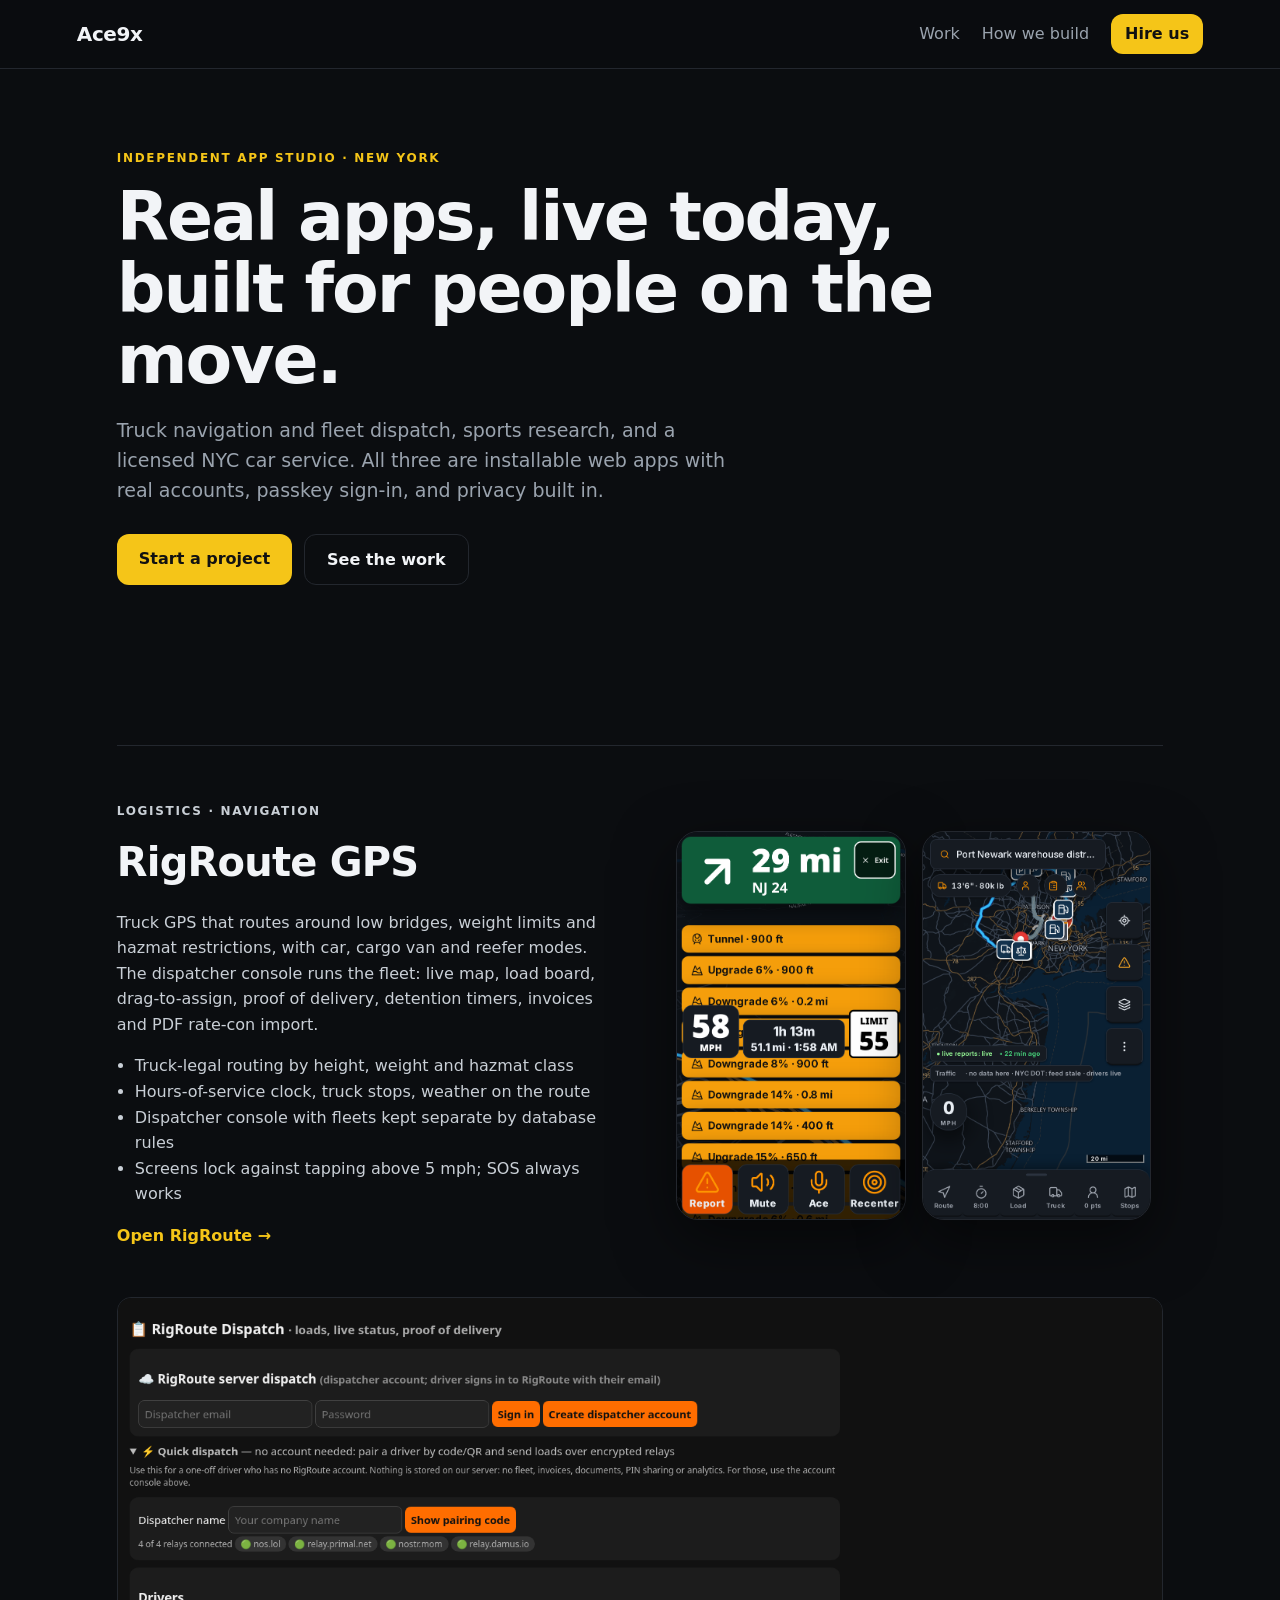
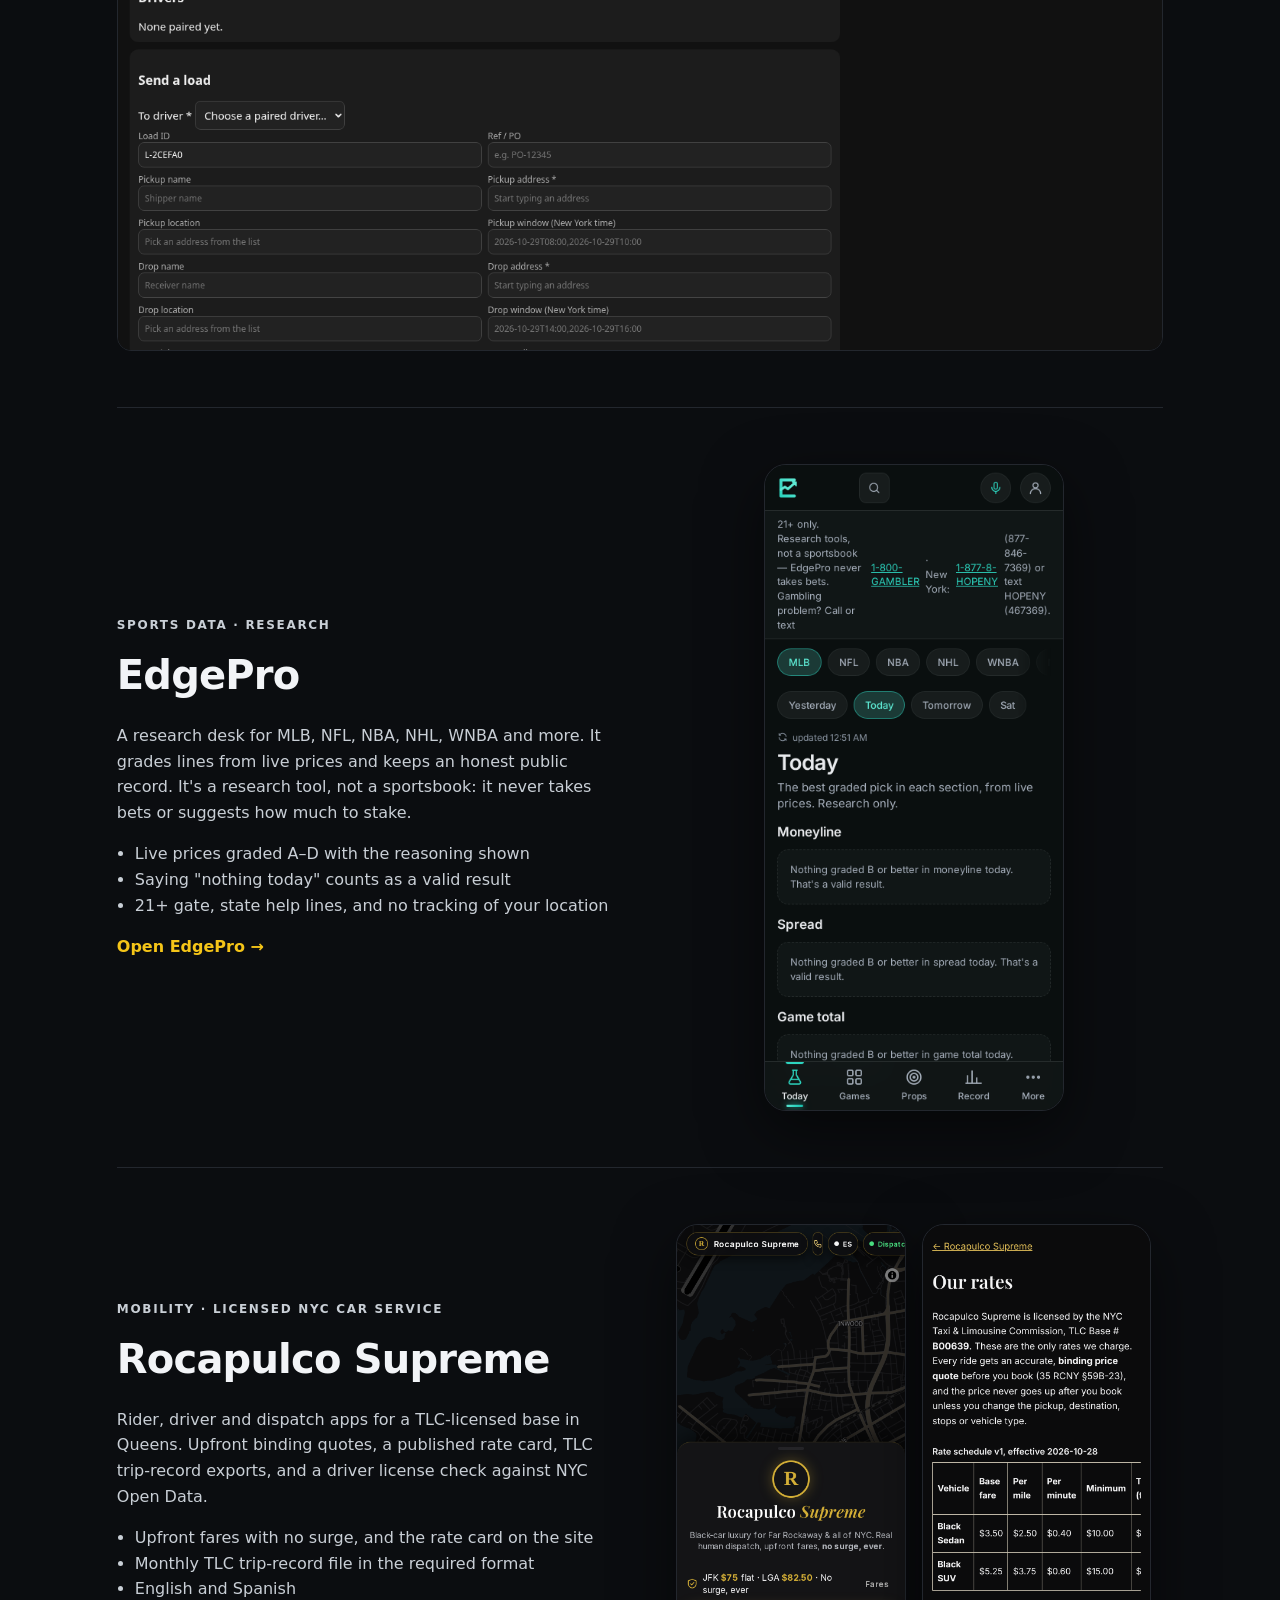
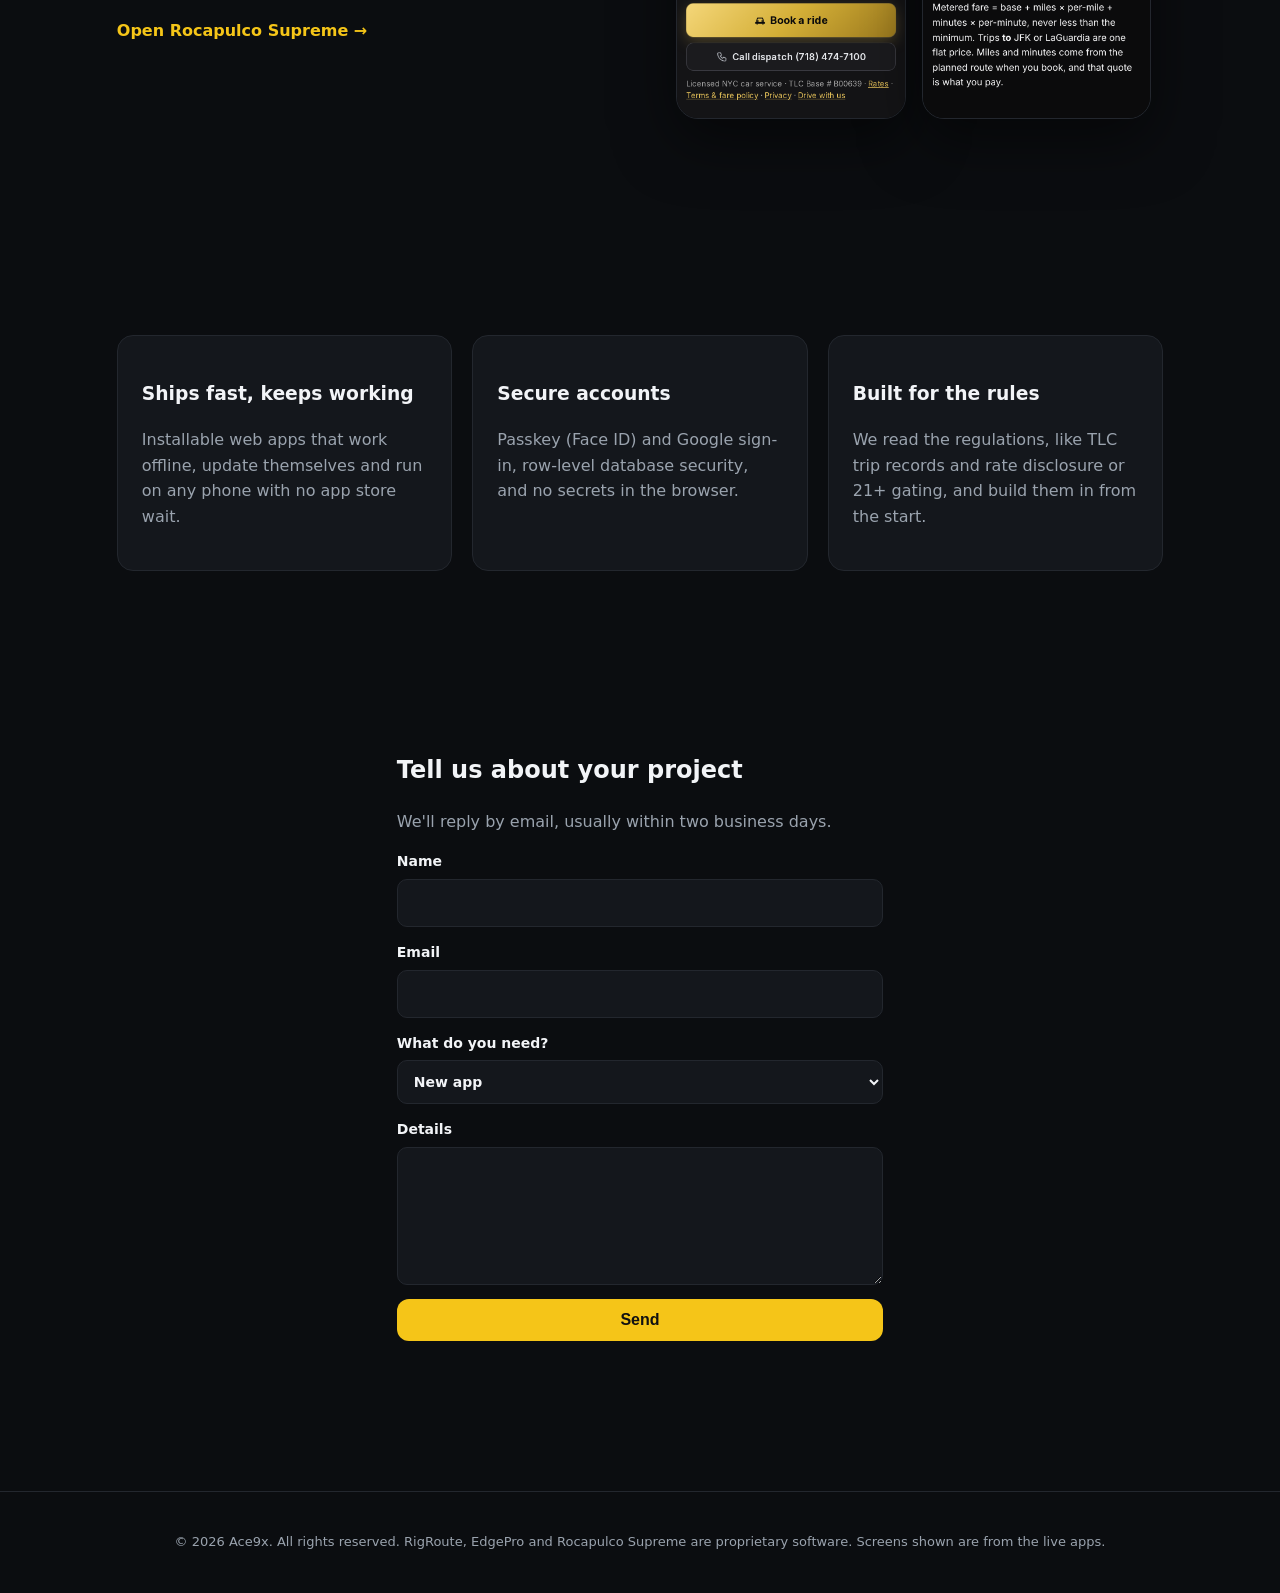
==== index.html @ 676bba28 "Portfolio site: RigRoute, EdgePro, Rocapulco Supreme + contact form" ====
<!doctype html>
<html lang="en">
<head>
<meta charset="utf-8">
<meta name="viewport" content="width=device-width,initial-scale=1">
<title>Ace9x — Apps for drivers, dispatch and sports research</title>
<meta name="description" content="Ace9x builds production web apps: RigRoute truck GPS and dispatch, EdgePro sports research, and Rocapulco Supreme car-service booking. Hire us for your next app.">
<meta property="og:title" content="Ace9x — apps that ship">
<meta property="og:image" content="https://ace9x.github.io/img/rigroute-nav.png">
<link rel="stylesheet" href="style.css">
</head>
<body>
<header class="top">
  <a class="brand" href="#">Ace9x</a>
  <nav><a href="#work">Work</a><a href="#how">How we build</a><a href="#hire" class="btn sm">Hire us</a></nav>
</header>

<section class="hero">
  <p class="eyebrow">Independent app studio · New York</p>
  <h1>Real apps, live today,<br>built for people on the move.</h1>
  <p class="lede">Truck navigation and fleet dispatch, sports research, and a licensed NYC car service. All three are installable web apps with real accounts, passkey sign-in, and privacy built in.</p>
  <div class="cta"><a class="btn" href="#hire">Start a project</a><a class="btn ghost" href="#work">See the work</a></div>
</section>

<section id="work">
  <article class="case">
    <div class="copy">
      <p class="eyebrow">Logistics · Navigation</p>
      <h2>RigRoute GPS</h2>
      <p>Truck GPS that routes around low bridges, weight limits and hazmat restrictions, with car, cargo van and reefer modes. The dispatcher console runs the fleet: live map, load board, drag-to-assign, proof of delivery, detention timers, invoices and PDF rate-con import.</p>
      <ul>
        <li>Truck-legal routing by height, weight and hazmat class</li>
        <li>Hours-of-service clock, truck stops, weather on the route</li>
        <li>Dispatcher console with fleets kept separate by database rules</li>
        <li>Screens lock against tapping above 5 mph; SOS always works</li>
      </ul>
      <a class="link" href="https://ace9x.github.io/truckers-gps/" target="_blank" rel="noopener">Open RigRoute →</a>
    </div>
    <div class="shots">
      <img src="img/rigroute-nav.png" alt="RigRoute turn-by-turn navigation with grade warnings and speed limit" loading="lazy">
      <img src="img/rigroute-stops.png" alt="RigRoute truck stops along the route" loading="lazy">
    </div>
    <img class="wide" src="img/rigroute-dispatch.png" alt="RigRoute dispatcher console" loading="lazy">
  </article>

  <article class="case">
    <div class="copy">
      <p class="eyebrow">Sports data · Research</p>
      <h2>EdgePro</h2>
      <p>A research desk for MLB, NFL, NBA, NHL, WNBA and more. It grades lines from live prices and keeps an honest public record. It's a research tool, not a sportsbook: it never takes bets or suggests how much to stake.</p>
      <ul>
        <li>Live prices graded A–D with the reasoning shown</li>
        <li>Saying "nothing today" counts as a valid result</li>
        <li>21+ gate, state help lines, and no tracking of your location</li>
      </ul>
      <a class="link" href="https://ace9x.github.io/edgepro-web/" target="_blank" rel="noopener">Open EdgePro →</a>
    </div>
    <div class="shots"><img src="img/edgepro.png" alt="EdgePro Today screen" loading="lazy"></div>
  </article>

  <article class="case">
    <div class="copy">
      <p class="eyebrow">Mobility · Licensed NYC car service</p>
      <h2>Rocapulco Supreme</h2>
      <p>Rider, driver and dispatch apps for a TLC-licensed base in Queens. Upfront binding quotes, a published rate card, TLC trip-record exports, and a driver license check against NYC Open Data.</p>
      <ul>
        <li>Upfront fares with no surge, and the rate card on the site</li>
        <li>Monthly TLC trip-record file in the required format</li>
        <li>English and Spanish</li>
      </ul>
      <a class="link" href="https://ace9x.github.io/rocapulco-supreme-web/" target="_blank" rel="noopener">Open Rocapulco Supreme →</a>
    </div>
    <div class="shots">
      <img src="img/rocapulco.png" alt="Rocapulco Supreme booking screen" loading="lazy">
      <img src="img/rocapulco-rates.png" alt="Rocapulco Supreme rate card" loading="lazy">
    </div>
  </article>
</section>

<section id="how" class="grid3">
  <div><h3>Ships fast, keeps working</h3><p>Installable web apps that work offline, update themselves and run on any phone with no app store wait.</p></div>
  <div><h3>Secure accounts</h3><p>Passkey (Face ID) and Google sign-in, row-level database security, and no secrets in the browser.</p></div>
  <div><h3>Built for the rules</h3><p>We read the regulations, like TLC trip records and rate disclosure or 21+ gating, and build them in from the start.</p></div>
</section>

<section id="hire" class="hire">
  <h2>Tell us about your project</h2>
  <p>We'll reply by email, usually within two business days.</p>
  <form id="lead" novalidate>
    <label>Name<input name="name" required maxlength="120" autocomplete="name"></label>
    <label>Email<input name="email" type="email" required maxlength="200" autocomplete="email"></label>
    <label>What do you need?
      <select name="project"><option>New app</option><option>Fleet / dispatch tools</option><option>Booking or ride app</option><option>Data or research tool</option><option>Something else</option></select>
    </label>
    <label>Details<textarea name="message" required minlength="5" maxlength="4000" rows="5"></textarea></label>
    <input name="website" class="hp" tabindex="-1" autocomplete="off" aria-hidden="true">
    <button class="btn" type="submit">Send</button>
    <p id="status" role="status"></p>
  </form>
</section>

<footer>© 2026 Ace9x. All rights reserved. RigRoute, EdgePro and Rocapulco Supreme are proprietary software. Screens shown are from the live apps.</footer>
<script src="app.js"></script>
</body>
</html>
---- style.css ----
:root{--bg:#0b0d10;--card:#14171c;--line:#23272e;--fg:#f2f4f7;--mute:#9aa3ae;--acc:#f5c518}
*{box-sizing:border-box}html{scroll-behavior:smooth}
body{margin:0;background:var(--bg);color:var(--fg);font:16px/1.6 system-ui,-apple-system,"Segoe UI",Inter,sans-serif}
a{color:inherit}
.top{position:sticky;top:0;z-index:5;display:flex;justify-content:space-between;align-items:center;padding:14px 6vw;background:rgba(11,13,16,.85);backdrop-filter:blur(10px);border-bottom:1px solid var(--line)}
.brand{font-weight:800;letter-spacing:-.02em;text-decoration:none;font-size:20px}
nav a{margin-left:22px;text-decoration:none;color:var(--mute)}nav a:hover{color:var(--fg)}
.btn{display:inline-block;background:var(--acc);color:#111;font-weight:700;padding:12px 22px;border-radius:12px;text-decoration:none;border:0;cursor:pointer;font-size:16px}
.btn.sm{padding:7px 14px;color:#111!important}.btn.ghost{background:transparent;color:var(--fg);border:1px solid var(--line)}
section{padding:80px 6vw;max-width:1200px;margin:auto}
.hero h1{font-size:clamp(36px,6vw,68px);line-height:1.05;letter-spacing:-.03em;margin:.2em 0}
.lede{color:var(--mute);font-size:19px;max-width:640px}.cta{display:flex;gap:12px;margin-top:28px;flex-wrap:wrap}
.eyebrow{color:var(--acc);text-transform:uppercase;font-size:12px;letter-spacing:.14em;font-weight:700;margin:0}
.case{display:grid;grid-template-columns:1fr 1fr;gap:48px;align-items:center;padding:56px 0;border-top:1px solid var(--line)}
.case h2{font-size:40px;letter-spacing:-.02em;margin:.2em 0 .4em}.case p,.case li{color:#c9cfd6}.case ul{padding-left:18px}
.link{color:var(--acc);font-weight:700;text-decoration:none}
.shots{display:flex;gap:16px;justify-content:center}.shots img{width:min(46%,260px);border-radius:22px;border:1px solid var(--line);box-shadow:0 20px 60px rgba(0,0,0,.5)}
.shots img:only-child{width:min(70%,300px)}
.wide{grid-column:1/-1;width:100%;border-radius:14px;border:1px solid var(--line)}
.grid3{display:grid;grid-template-columns:repeat(3,1fr);gap:20px}.grid3>div{background:var(--card);border:1px solid var(--line);border-radius:16px;padding:24px}.grid3 p{color:var(--mute)}
.hire{max-width:640px}.hire p{color:var(--mute)}
form{display:grid;gap:14px}label{display:grid;gap:6px;font-weight:600;font-size:14px}
input,select,textarea{background:var(--card);color:var(--fg);border:1px solid var(--line);border-radius:10px;padding:12px;font:inherit}
input:focus,select:focus,textarea:focus{outline:2px solid var(--acc);outline-offset:1px}
.hp{position:absolute;left:-9999px}#status{min-height:1.5em}
footer{padding:40px 6vw;color:var(--mute);font-size:13px;border-top:1px solid var(--line);text-align:center}
@media(max-width:800px){.case,.grid3{grid-template-columns:1fr}nav a:not(.btn){display:none}section{padding:56px 6vw}}
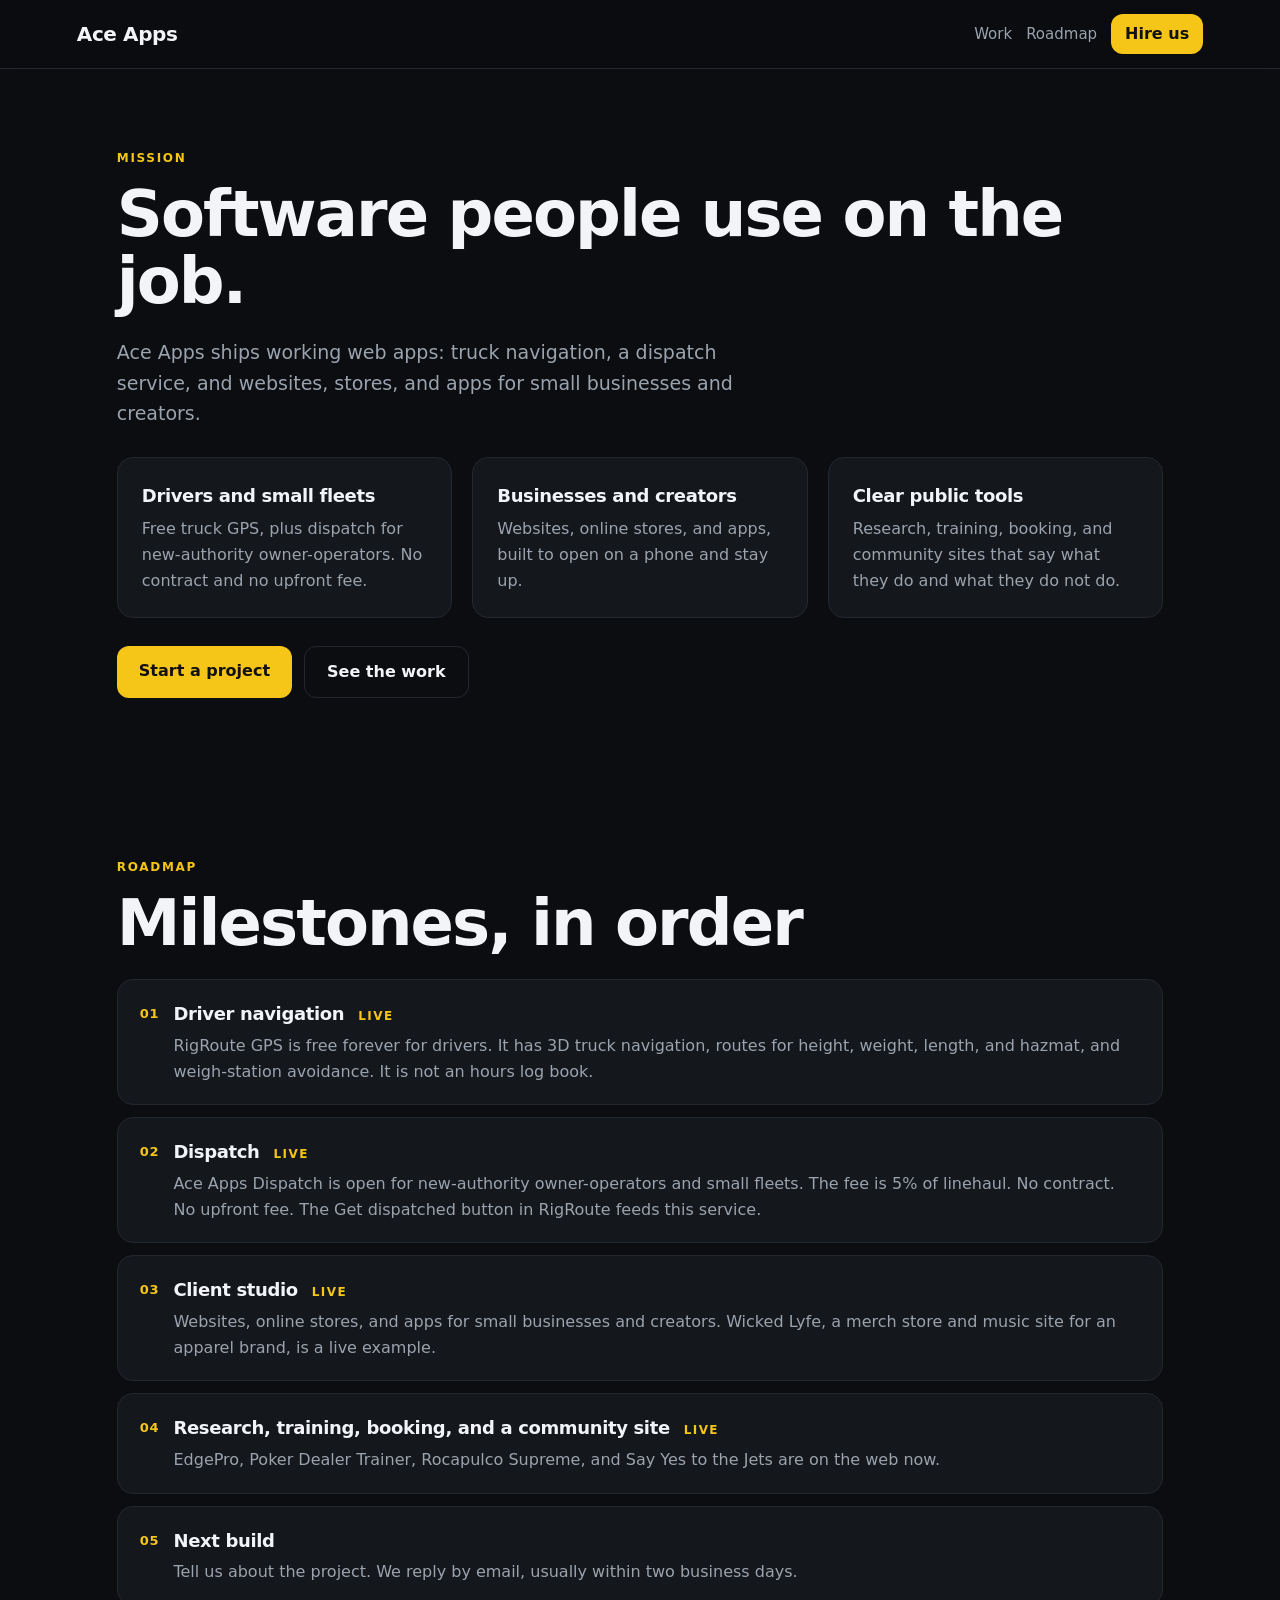
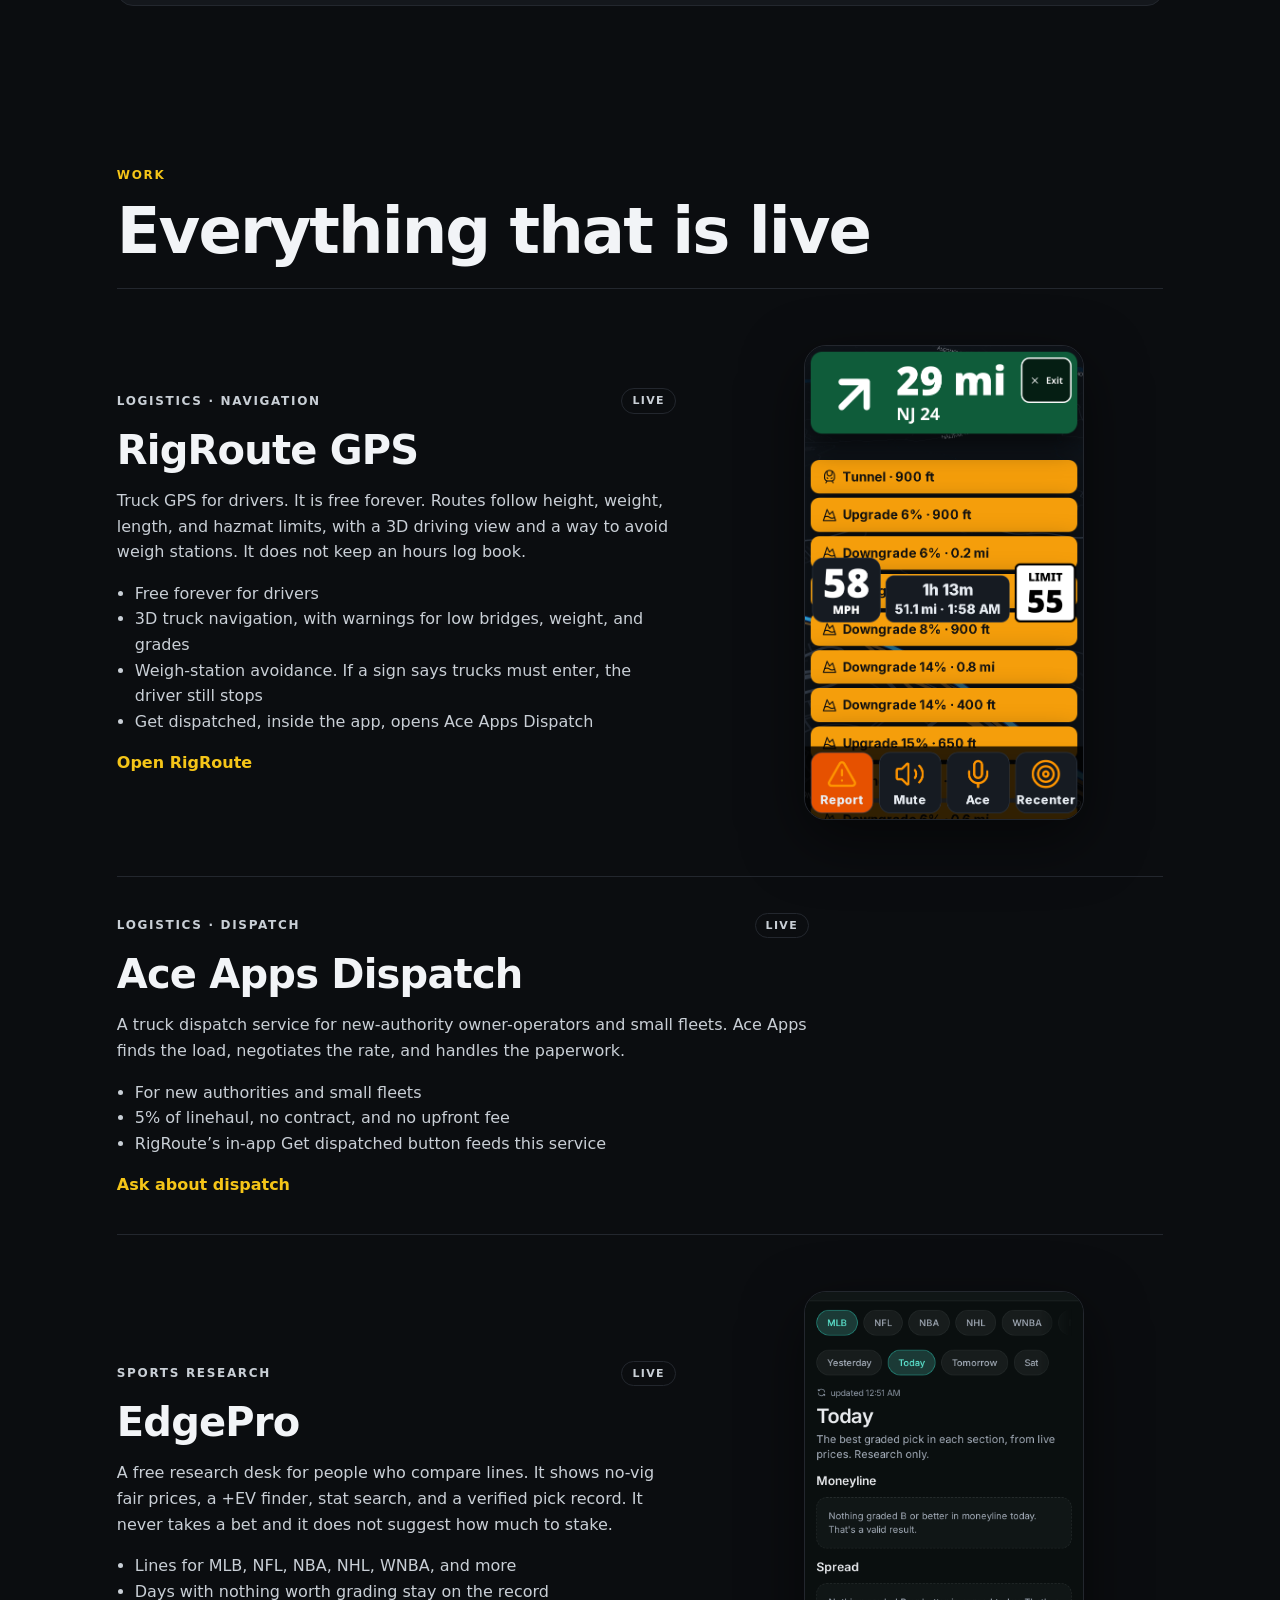
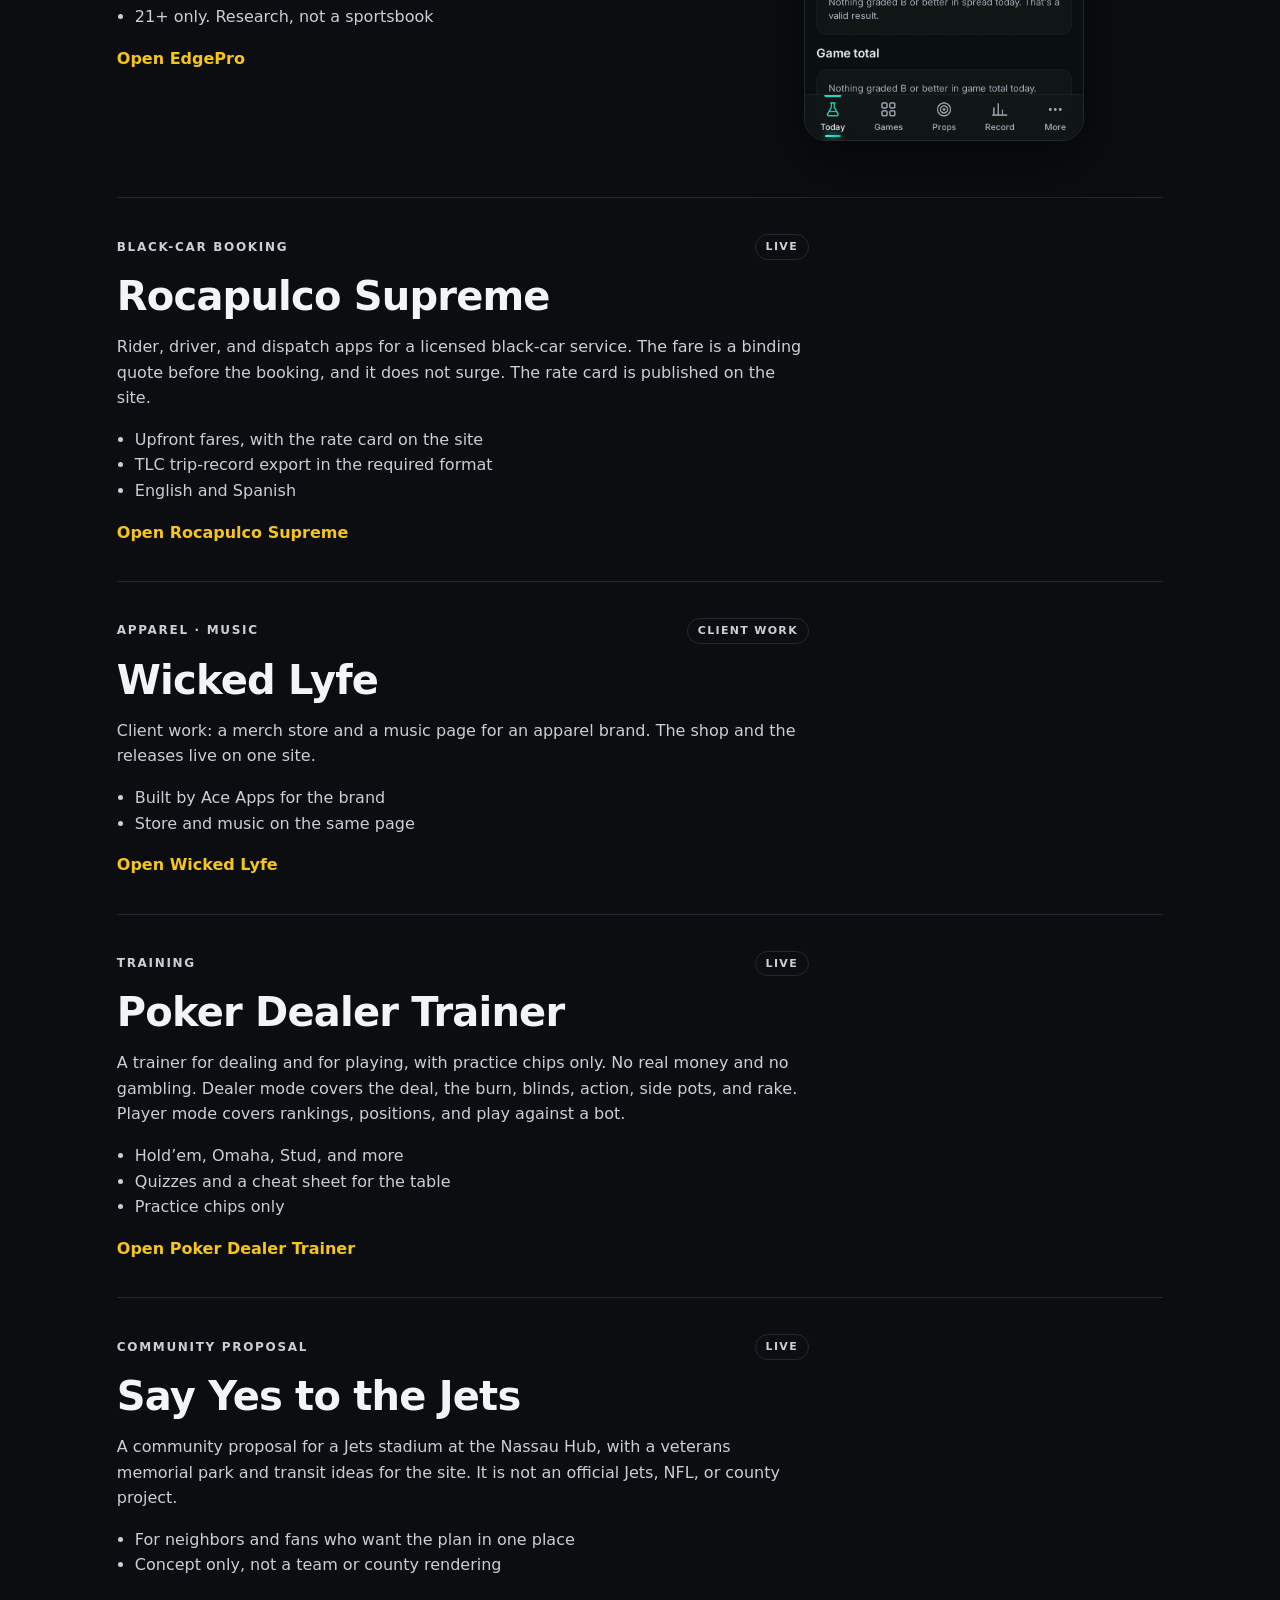
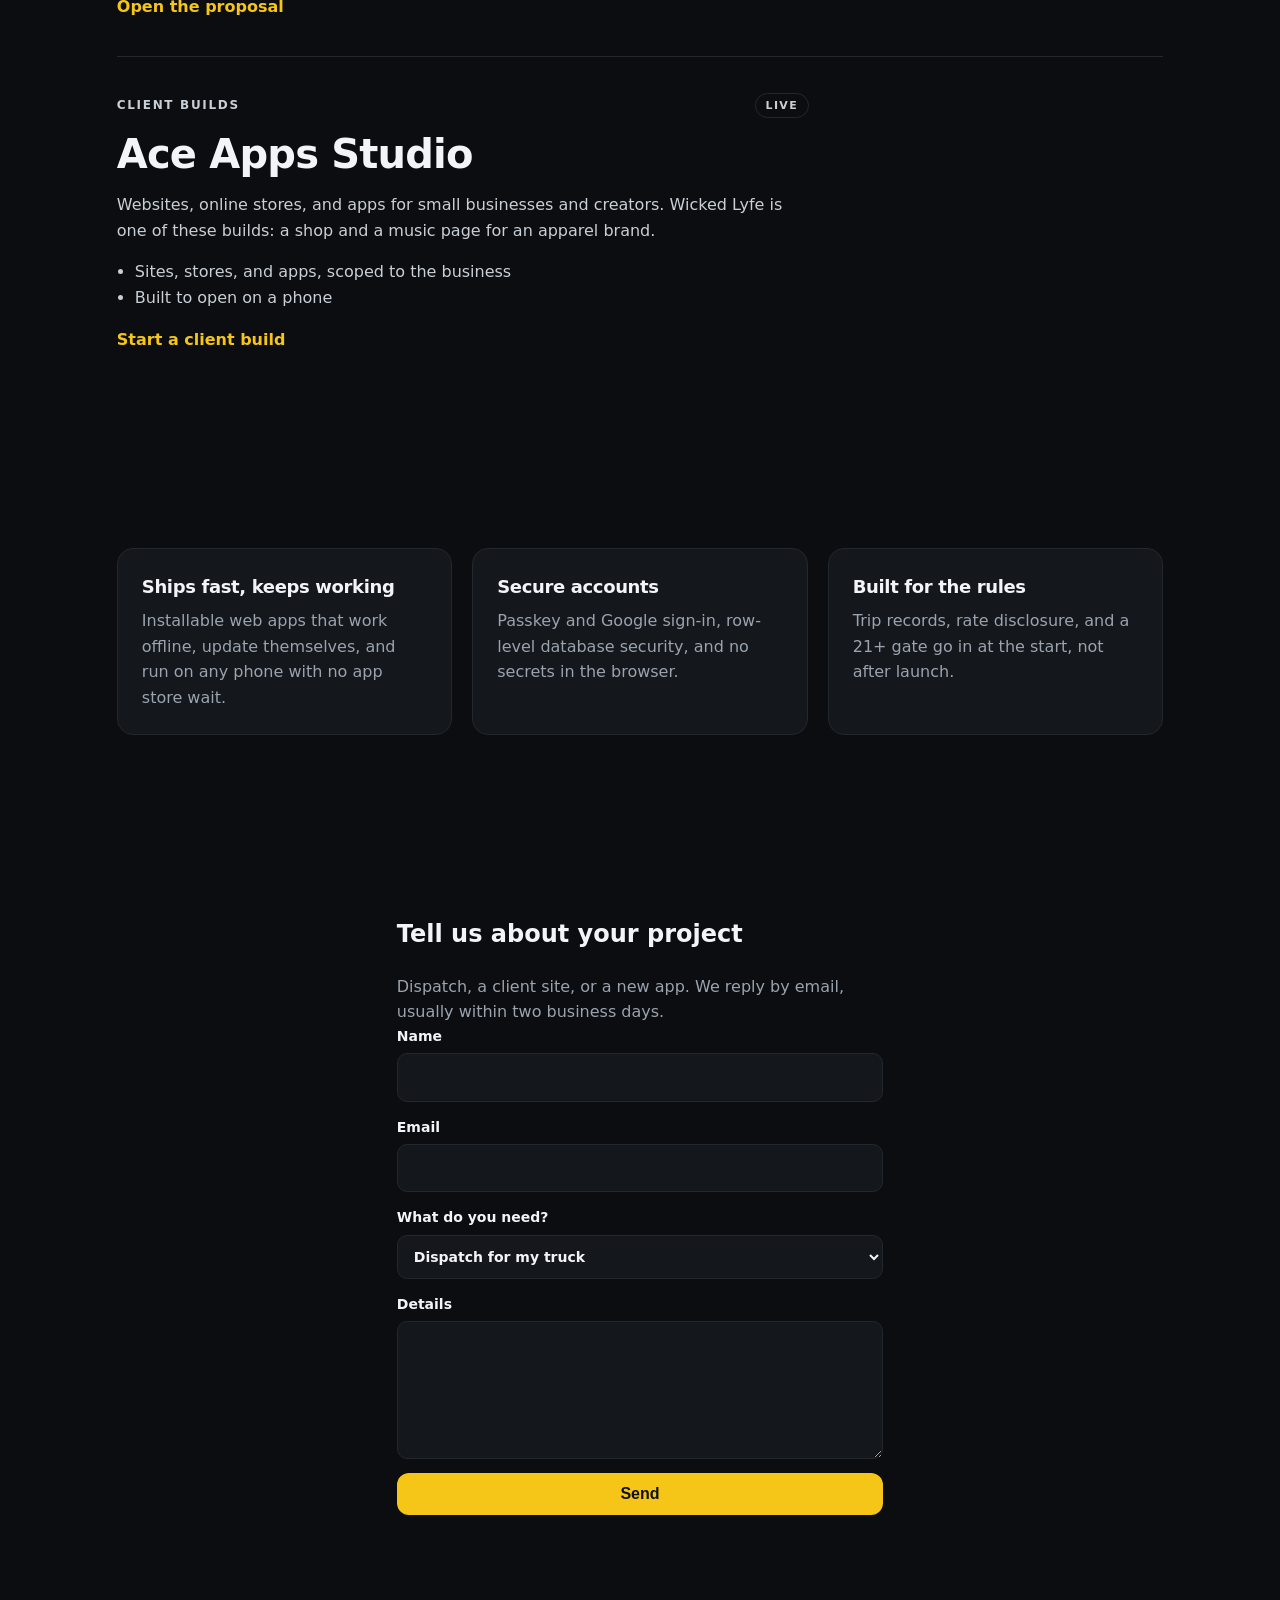
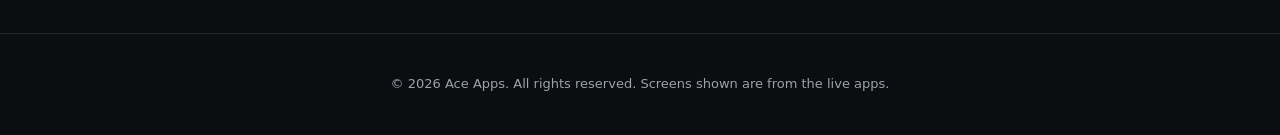
==== commit fa6cb7a0: "Show every live Ace Apps project on the company site. The homepage opens with a mission breakdown an" ====
--- a/index.html
+++ b/index.html
@@ -3,94 +3,231 @@
 <head>
 <meta charset="utf-8">
 <meta name="viewport" content="width=device-width,initial-scale=1">
-<title>Ace9x — Apps for drivers, dispatch and sports research</title>
-<meta name="description" content="Ace9x builds production web apps: RigRoute truck GPS and dispatch, EdgePro sports research, and Rocapulco Supreme car-service booking. Hire us for your next app.">
-<meta property="og:title" content="Ace9x — apps that ship">
+<meta name="theme-color" content="#0b0d10">
+<title>Ace Apps — navigation, dispatch, and client builds</title>
+<meta name="description" content="Ace Apps builds RigRoute GPS, Ace Apps Dispatch, client websites and stores, and live tools including EdgePro, Rocapulco Supreme, and Poker Dealer Trainer.">
+<meta property="og:title" content="Ace Apps">
+<meta property="og:description" content="Truck navigation, dispatch, and websites, stores, and apps for small businesses and creators.">
 <meta property="og:image" content="https://ace9x.github.io/img/rigroute-nav.png">
+<link rel="icon" href="favicon.ico">
 <link rel="stylesheet" href="style.css">
 </head>
 <body>
 <header class="top">
-  <a class="brand" href="#">Ace9x</a>
-  <nav><a href="#work">Work</a><a href="#how">How we build</a><a href="#hire" class="btn sm">Hire us</a></nav>
+  <a class="brand" href="#top">Ace Apps</a>
+  <nav>
+    <a href="#work">Work</a>
+    <a href="#roadmap">Roadmap</a>
+    <a href="#hire" class="btn sm">Hire us</a>
+  </nav>
 </header>
 
-<section class="hero">
-  <p class="eyebrow">Independent app studio · New York</p>
-  <h1>Real apps, live today,<br>built for people on the move.</h1>
-  <p class="lede">Truck navigation and fleet dispatch, sports research, and a licensed NYC car service. All three are installable web apps with real accounts, passkey sign-in, and privacy built in.</p>
+<section class="hero" id="top">
+  <p class="eyebrow">Mission</p>
+  <h1>Software people use on the job.</h1>
+  <p class="lede">Ace Apps ships working web apps: truck navigation, a dispatch service, and websites, stores, and apps for small businesses and creators.</p>
+  <div class="grid3 mission">
+    <div>
+      <h2>Drivers and small fleets</h2>
+      <p>Free truck GPS, plus dispatch for new-authority owner-operators. No contract and no upfront fee.</p>
+    </div>
+    <div>
+      <h2>Businesses and creators</h2>
+      <p>Websites, online stores, and apps, built to open on a phone and stay up.</p>
+    </div>
+    <div>
+      <h2>Clear public tools</h2>
+      <p>Research, training, booking, and community sites that say what they do and what they do not do.</p>
+    </div>
+  </div>
   <div class="cta"><a class="btn" href="#hire">Start a project</a><a class="btn ghost" href="#work">See the work</a></div>
 </section>
 
+<section id="roadmap">
+  <p class="eyebrow">Roadmap</p>
+  <h2 class="sec-title">Milestones, in order</h2>
+  <ol class="road">
+    <li>
+      <span class="n">01</span>
+      <div>
+        <h3>Driver navigation <em>Live</em></h3>
+        <p>RigRoute GPS is free forever for drivers. It has 3D truck navigation, routes for height, weight, length, and hazmat, and weigh-station avoidance. It is not an hours log book.</p>
+      </div>
+    </li>
+    <li>
+      <span class="n">02</span>
+      <div>
+        <h3>Dispatch <em>Live</em></h3>
+        <p>Ace Apps Dispatch is open for new-authority owner-operators and small fleets. The fee is 5% of linehaul. No contract. No upfront fee. The Get dispatched button in RigRoute feeds this service.</p>
+      </div>
+    </li>
+    <li>
+      <span class="n">03</span>
+      <div>
+        <h3>Client studio <em>Live</em></h3>
+        <p>Websites, online stores, and apps for small businesses and creators. Wicked Lyfe, a merch store and music site for an apparel brand, is a live example.</p>
+      </div>
+    </li>
+    <li>
+      <span class="n">04</span>
+      <div>
+        <h3>Research, training, booking, and a community site <em>Live</em></h3>
+        <p>EdgePro, Poker Dealer Trainer, Rocapulco Supreme, and Say Yes to the Jets are on the web now.</p>
+      </div>
+    </li>
+    <li>
+      <span class="n">05</span>
+      <div>
+        <h3>Next build</h3>
+        <p>Tell us about the project. We reply by email, usually within two business days.</p>
+      </div>
+    </li>
+  </ol>
+</section>
+
 <section id="work">
-  <article class="case">
-    <div class="copy">
-      <p class="eyebrow">Logistics · Navigation</p>
-      <h2>RigRoute GPS</h2>
-      <p>Truck GPS that routes around low bridges, weight limits and hazmat restrictions, with car, cargo van and reefer modes. The dispatcher console runs the fleet: live map, load board, drag-to-assign, proof of delivery, detention timers, invoices and PDF rate-con import.</p>
-      <ul>
-        <li>Truck-legal routing by height, weight and hazmat class</li>
-        <li>Hours-of-service clock, truck stops, weather on the route</li>
-        <li>Dispatcher console with fleets kept separate by database rules</li>
-        <li>Screens lock against tapping above 5 mph; SOS always works</li>
-      </ul>
-      <a class="link" href="https://ace9x.github.io/truckers-gps/" target="_blank" rel="noopener">Open RigRoute →</a>
+  <p class="eyebrow">Work</p>
+  <h2 class="sec-title">Everything that is live</h2>
+
+  <article class="case">
+    <div class="copy">
+      <div class="kicker"><p class="eyebrow">Logistics · Navigation</p><p class="status">Live</p></div>
+      <h3>RigRoute GPS</h3>
+      <p>Truck GPS for drivers. It is free forever. Routes follow height, weight, length, and hazmat limits, with a 3D driving view and a way to avoid weigh stations. It does not keep an hours log book.</p>
+      <ul>
+        <li>Free forever for drivers</li>
+        <li>3D truck navigation, with warnings for low bridges, weight, and grades</li>
+        <li>Weigh-station avoidance. If a sign says trucks must enter, the driver still stops</li>
+        <li>Get dispatched, inside the app, opens Ace Apps Dispatch</li>
+      </ul>
+      <a class="link" href="https://ace9x.github.io/truckers-gps/" target="_blank" rel="noopener">Open RigRoute</a>
     </div>
     <div class="shots">
-      <img src="img/rigroute-nav.png" alt="RigRoute turn-by-turn navigation with grade warnings and speed limit" loading="lazy">
-      <img src="img/rigroute-stops.png" alt="RigRoute truck stops along the route" loading="lazy">
-    </div>
-    <img class="wide" src="img/rigroute-dispatch.png" alt="RigRoute dispatcher console" loading="lazy">
-  </article>
-
-  <article class="case">
-    <div class="copy">
-      <p class="eyebrow">Sports data · Research</p>
-      <h2>EdgePro</h2>
-      <p>A research desk for MLB, NFL, NBA, NHL, WNBA and more. It grades lines from live prices and keeps an honest public record. It's a research tool, not a sportsbook: it never takes bets or suggests how much to stake.</p>
-      <ul>
-        <li>Live prices graded A–D with the reasoning shown</li>
-        <li>Saying "nothing today" counts as a valid result</li>
-        <li>21+ gate, state help lines, and no tracking of your location</li>
-      </ul>
-      <a class="link" href="https://ace9x.github.io/edgepro-web/" target="_blank" rel="noopener">Open EdgePro →</a>
-    </div>
-    <div class="shots"><img src="img/edgepro.png" alt="EdgePro Today screen" loading="lazy"></div>
-  </article>
-
-  <article class="case">
-    <div class="copy">
-      <p class="eyebrow">Mobility · Licensed NYC car service</p>
-      <h2>Rocapulco Supreme</h2>
-      <p>Rider, driver and dispatch apps for a TLC-licensed base in Queens. Upfront binding quotes, a published rate card, TLC trip-record exports, and a driver license check against NYC Open Data.</p>
-      <ul>
-        <li>Upfront fares with no surge, and the rate card on the site</li>
-        <li>Monthly TLC trip-record file in the required format</li>
+      <img src="img/rigroute-nav.png" alt="RigRoute turn-by-turn navigation with grade warnings and a speed limit" width="1170" height="1992">
+    </div>
+  </article>
+
+  <article class="case">
+    <div class="copy">
+      <div class="kicker"><p class="eyebrow">Logistics · Dispatch</p><p class="status">Live</p></div>
+      <h3>Ace Apps Dispatch</h3>
+      <p>A truck dispatch service for new-authority owner-operators and small fleets. Ace Apps finds the load, negotiates the rate, and handles the paperwork.</p>
+      <ul>
+        <li>For new authorities and small fleets</li>
+        <li>5% of linehaul, no contract, and no upfront fee</li>
+        <li>RigRoute’s in-app Get dispatched button feeds this service</li>
+      </ul>
+      <a class="link" href="#hire" data-project="Dispatch for my truck">Ask about dispatch</a>
+    </div>
+  </article>
+
+  <article class="case">
+    <div class="copy">
+      <div class="kicker"><p class="eyebrow">Sports research</p><p class="status">Live</p></div>
+      <h3>EdgePro</h3>
+      <p>A free research desk for people who compare lines. It shows no-vig fair prices, a +EV finder, stat search, and a verified pick record. It never takes a bet and it does not suggest how much to stake.</p>
+      <ul>
+        <li>Lines for MLB, NFL, NBA, NHL, WNBA, and more</li>
+        <li>Days with nothing worth grading stay on the record</li>
+        <li>21+ only. Research, not a sportsbook</li>
+      </ul>
+      <a class="link" href="https://ace9x.github.io/edgepro-web/" target="_blank" rel="noopener">Open EdgePro</a>
+    </div>
+    <div class="shots">
+      <img src="img/edgepro-today.png" alt="EdgePro Today screen with league filters and a research-only note" width="780" height="1258">
+    </div>
+  </article>
+
+  <article class="case">
+    <div class="copy">
+      <div class="kicker"><p class="eyebrow">Black-car booking</p><p class="status">Live</p></div>
+      <h3>Rocapulco Supreme</h3>
+      <p>Rider, driver, and dispatch apps for a licensed black-car service. The fare is a binding quote before the booking, and it does not surge. The rate card is published on the site.</p>
+      <ul>
+        <li>Upfront fares, with the rate card on the site</li>
+        <li>TLC trip-record export in the required format</li>
         <li>English and Spanish</li>
       </ul>
-      <a class="link" href="https://ace9x.github.io/rocapulco-supreme-web/" target="_blank" rel="noopener">Open Rocapulco Supreme →</a>
-    </div>
-    <div class="shots">
-      <img src="img/rocapulco.png" alt="Rocapulco Supreme booking screen" loading="lazy">
-      <img src="img/rocapulco-rates.png" alt="Rocapulco Supreme rate card" loading="lazy">
+      <a class="link" href="https://ace9x.github.io/rocapulco-supreme-web/" target="_blank" rel="noopener">Open Rocapulco Supreme</a>
+    </div>
+  </article>
+
+  <article class="case">
+    <div class="copy">
+      <div class="kicker"><p class="eyebrow">Apparel · Music</p><p class="status">Client work</p></div>
+      <h3>Wicked Lyfe</h3>
+      <p>Client work: a merch store and a music page for an apparel brand. The shop and the releases live on one site.</p>
+      <ul>
+        <li>Built by Ace Apps for the brand</li>
+        <li>Store and music on the same page</li>
+      </ul>
+      <a class="link" href="https://ace9x.github.io/wickedlyfe/" target="_blank" rel="noopener">Open Wicked Lyfe</a>
+    </div>
+  </article>
+
+  <article class="case">
+    <div class="copy">
+      <div class="kicker"><p class="eyebrow">Training</p><p class="status">Live</p></div>
+      <h3>Poker Dealer Trainer</h3>
+      <p>A trainer for dealing and for playing, with practice chips only. No real money and no gambling. Dealer mode covers the deal, the burn, blinds, action, side pots, and rake. Player mode covers rankings, positions, and play against a bot.</p>
+      <ul>
+        <li>Hold’em, Omaha, Stud, and more</li>
+        <li>Quizzes and a cheat sheet for the table</li>
+        <li>Practice chips only</li>
+      </ul>
+      <a class="link" href="https://ace9x.github.io/poker-dealer-trainer/" target="_blank" rel="noopener">Open Poker Dealer Trainer</a>
+    </div>
+  </article>
+
+  <article class="case">
+    <div class="copy">
+      <div class="kicker"><p class="eyebrow">Community proposal</p><p class="status">Live</p></div>
+      <h3>Say Yes to the Jets</h3>
+      <p>A community proposal for a Jets stadium at the Nassau Hub, with a veterans memorial park and transit ideas for the site. It is not an official Jets, NFL, or county project.</p>
+      <ul>
+        <li>For neighbors and fans who want the plan in one place</li>
+        <li>Concept only, not a team or county rendering</li>
+      </ul>
+      <a class="link" href="https://ace9x.github.io/say-yes-to-the-jets/" target="_blank" rel="noopener">Open the proposal</a>
+    </div>
+  </article>
+
+  <article class="case">
+    <div class="copy">
+      <div class="kicker"><p class="eyebrow">Client builds</p><p class="status">Live</p></div>
+      <h3>Ace Apps Studio</h3>
+      <p>Websites, online stores, and apps for small businesses and creators. Wicked Lyfe is one of these builds: a shop and a music page for an apparel brand.</p>
+      <ul>
+        <li>Sites, stores, and apps, scoped to the business</li>
+        <li>Built to open on a phone</li>
+      </ul>
+      <a class="link" href="#hire" data-project="Website, online store, or app">Start a client build</a>
     </div>
   </article>
 </section>
 
 <section id="how" class="grid3">
-  <div><h3>Ships fast, keeps working</h3><p>Installable web apps that work offline, update themselves and run on any phone with no app store wait.</p></div>
-  <div><h3>Secure accounts</h3><p>Passkey (Face ID) and Google sign-in, row-level database security, and no secrets in the browser.</p></div>
-  <div><h3>Built for the rules</h3><p>We read the regulations, like TLC trip records and rate disclosure or 21+ gating, and build them in from the start.</p></div>
+  <div><h2>Ships fast, keeps working</h2><p>Installable web apps that work offline, update themselves, and run on any phone with no app store wait.</p></div>
+  <div><h2>Secure accounts</h2><p>Passkey and Google sign-in, row-level database security, and no secrets in the browser.</p></div>
+  <div><h2>Built for the rules</h2><p>Trip records, rate disclosure, and a 21+ gate go in at the start, not after launch.</p></div>
 </section>
 
 <section id="hire" class="hire">
   <h2>Tell us about your project</h2>
-  <p>We'll reply by email, usually within two business days.</p>
+  <p>Dispatch, a client site, or a new app. We reply by email, usually within two business days.</p>
   <form id="lead" novalidate>
     <label>Name<input name="name" required maxlength="120" autocomplete="name"></label>
     <label>Email<input name="email" type="email" required maxlength="200" autocomplete="email"></label>
     <label>What do you need?
-      <select name="project"><option>New app</option><option>Fleet / dispatch tools</option><option>Booking or ride app</option><option>Data or research tool</option><option>Something else</option></select>
+      <select name="project">
+        <option>Dispatch for my truck</option>
+        <option>Website, online store, or app</option>
+        <option>New app</option>
+        <option>Fleet tools</option>
+        <option>Booking or ride app</option>
+        <option>Data or research tool</option>
+        <option>Something else</option>
+      </select>
     </label>
     <label>Details<textarea name="message" required minlength="5" maxlength="4000" rows="5"></textarea></label>
     <input name="website" class="hp" tabindex="-1" autocomplete="off" aria-hidden="true">
@@ -99,7 +236,7 @@
   </form>
 </section>
 
-<footer>© 2026 Ace9x. All rights reserved. RigRoute, EdgePro and Rocapulco Supreme are proprietary software. Screens shown are from the live apps.</footer>
+<footer>© 2026 Ace Apps. All rights reserved. Screens shown are from the live apps.</footer>
 <script src="app.js"></script>
 </body>
 </html>
--- a/style.css
+++ b/style.css
@@ -1,27 +1,60 @@
 :root{--bg:#0b0d10;--card:#14171c;--line:#23272e;--fg:#f2f4f7;--mute:#9aa3ae;--acc:#f5c518}
-*{box-sizing:border-box}html{scroll-behavior:smooth}
+*{box-sizing:border-box}
+html{scroll-behavior:smooth}
 body{margin:0;background:var(--bg);color:var(--fg);font:16px/1.6 system-ui,-apple-system,"Segoe UI",Inter,sans-serif}
+img{max-width:100%;height:auto;display:block}
 a{color:inherit}
-.top{position:sticky;top:0;z-index:5;display:flex;justify-content:space-between;align-items:center;padding:14px 6vw;background:rgba(11,13,16,.85);backdrop-filter:blur(10px);border-bottom:1px solid var(--line)}
+.top{position:sticky;top:0;z-index:5;display:flex;flex-wrap:wrap;justify-content:space-between;align-items:center;gap:10px 16px;padding:12px 5vw;background:rgba(11,13,16,.92);backdrop-filter:blur(10px);border-bottom:1px solid var(--line)}
 .brand{font-weight:800;letter-spacing:-.02em;text-decoration:none;font-size:20px}
-nav a{margin-left:22px;text-decoration:none;color:var(--mute)}nav a:hover{color:var(--fg)}
+nav{display:flex;flex-wrap:wrap;align-items:center;gap:8px 14px}
+nav a{text-decoration:none;color:var(--mute);font-size:15px}
+nav a:hover{color:var(--fg)}
 .btn{display:inline-block;background:var(--acc);color:#111;font-weight:700;padding:12px 22px;border-radius:12px;text-decoration:none;border:0;cursor:pointer;font-size:16px}
-.btn.sm{padding:7px 14px;color:#111!important}.btn.ghost{background:transparent;color:var(--fg);border:1px solid var(--line)}
-section{padding:80px 6vw;max-width:1200px;margin:auto}
-.hero h1{font-size:clamp(36px,6vw,68px);line-height:1.05;letter-spacing:-.03em;margin:.2em 0}
-.lede{color:var(--mute);font-size:19px;max-width:640px}.cta{display:flex;gap:12px;margin-top:28px;flex-wrap:wrap}
+.btn.sm{padding:7px 14px;color:#111!important}
+.btn.ghost{background:transparent;color:var(--fg);border:1px solid var(--line)}
+section{padding:48px 5vw;max-width:1200px;margin:auto;scroll-margin-top:88px}
+.hero h1,.sec-title{font-size:clamp(32px,8vw,64px);line-height:1.05;letter-spacing:-.03em;margin:.2em 0 .35em}
+.lede{color:var(--mute);font-size:18px;max-width:42rem}
+.cta{display:flex;gap:12px;margin-top:28px;flex-wrap:wrap}
 .eyebrow{color:var(--acc);text-transform:uppercase;font-size:12px;letter-spacing:.14em;font-weight:700;margin:0}
-.case{display:grid;grid-template-columns:1fr 1fr;gap:48px;align-items:center;padding:56px 0;border-top:1px solid var(--line)}
-.case h2{font-size:40px;letter-spacing:-.02em;margin:.2em 0 .4em}.case p,.case li{color:#c9cfd6}.case ul{padding-left:18px}
+.mission{margin-top:28px}
+.grid3{display:grid;grid-template-columns:1fr;gap:14px}
+.grid3>div{background:var(--card);border:1px solid var(--line);border-radius:16px;padding:20px}
+.grid3 h2{font-size:18px;margin:0 0 6px;letter-spacing:-.02em}
+.grid3 p,.road p,.hire p{color:var(--mute);margin:0}
+.road{list-style:none;margin:8px 0 0;padding:0;display:grid;gap:12px}
+.road li{display:grid;grid-template-columns:auto 1fr;gap:14px;align-items:start;background:var(--card);border:1px solid var(--line);border-radius:16px;padding:16px}
+.road .n{color:var(--acc);font-weight:800;letter-spacing:.06em;font-size:13px;padding-top:4px}
+.road h3{margin:0 0 4px;font-size:18px;letter-spacing:-.02em}
+.road h3 em{font-style:normal;color:var(--acc);font-size:12px;letter-spacing:.12em;text-transform:uppercase;margin-left:8px;font-weight:700}
+.case{display:grid;grid-template-columns:1fr;gap:22px;align-items:center;padding:36px 0;border-top:1px solid var(--line)}
+.case .copy{max-width:68ch}
+.kicker{display:flex;flex-wrap:wrap;gap:8px 12px;align-items:center;justify-content:space-between}
+.case h3{font-size:clamp(28px,7vw,40px);letter-spacing:-.02em;margin:.35em 0 .35em;line-height:1.1}
+.case p,.case li{color:#c9cfd6}
+.case ul{padding-left:18px;margin:.4em 0 1em}
+.status{margin:0;border:1px solid var(--line);border-radius:999px;padding:3px 10px;font-size:11px;letter-spacing:.12em;text-transform:uppercase;font-weight:700;color:var(--acc)}
 .link{color:var(--acc);font-weight:700;text-decoration:none}
-.shots{display:flex;gap:16px;justify-content:center}.shots img{width:min(46%,260px);border-radius:22px;border:1px solid var(--line);box-shadow:0 20px 60px rgba(0,0,0,.5)}
-.shots img:only-child{width:min(70%,300px)}
-.wide{grid-column:1/-1;width:100%;border-radius:14px;border:1px solid var(--line)}
-.grid3{display:grid;grid-template-columns:repeat(3,1fr);gap:20px}.grid3>div{background:var(--card);border:1px solid var(--line);border-radius:16px;padding:24px}.grid3 p{color:var(--mute)}
-.hire{max-width:640px}.hire p{color:var(--mute)}
-form{display:grid;gap:14px}label{display:grid;gap:6px;font-weight:600;font-size:14px}
-input,select,textarea{background:var(--card);color:var(--fg);border:1px solid var(--line);border-radius:10px;padding:12px;font:inherit}
+.link:hover{text-decoration:underline}
+.shots{display:flex;gap:16px;justify-content:center}
+.shots img{width:min(100%,280px);border-radius:22px;border:1px solid var(--line);box-shadow:0 20px 60px rgba(0,0,0,.5)}
+.hire{max-width:640px}
+form{display:grid;gap:14px}
+label{display:grid;gap:6px;font-weight:600;font-size:14px}
+input,select,textarea{width:100%;background:var(--card);color:var(--fg);border:1px solid var(--line);border-radius:10px;padding:12px;font:inherit}
 input:focus,select:focus,textarea:focus{outline:2px solid var(--acc);outline-offset:1px}
-.hp{position:absolute;left:-9999px}#status{min-height:1.5em}
-footer{padding:40px 6vw;color:var(--mute);font-size:13px;border-top:1px solid var(--line);text-align:center}
-@media(max-width:800px){.case,.grid3{grid-template-columns:1fr}nav a:not(.btn){display:none}section{padding:56px 6vw}}
+.hp{position:absolute;left:-9999px}
+#status{min-height:1.5em}
+footer{padding:32px 5vw 48px;color:var(--mute);font-size:13px;border-top:1px solid var(--line);text-align:center}
+@media(min-width:860px){
+  .top{padding:14px 6vw}
+  section{padding:80px 6vw}
+  .lede{font-size:19px}
+  .grid3{grid-template-columns:repeat(3,1fr);gap:20px}
+  .grid3>div{padding:24px}
+  .case:has(.shots){grid-template-columns:1.12fr .88fr;gap:48px;padding:56px 0}
+  .case:has(.shots) .copy{max-width:none}
+  .road li{padding:20px 22px}
+  footer{padding:40px 6vw}
+}
+@media(prefers-reduced-motion:reduce){html{scroll-behavior:auto}}
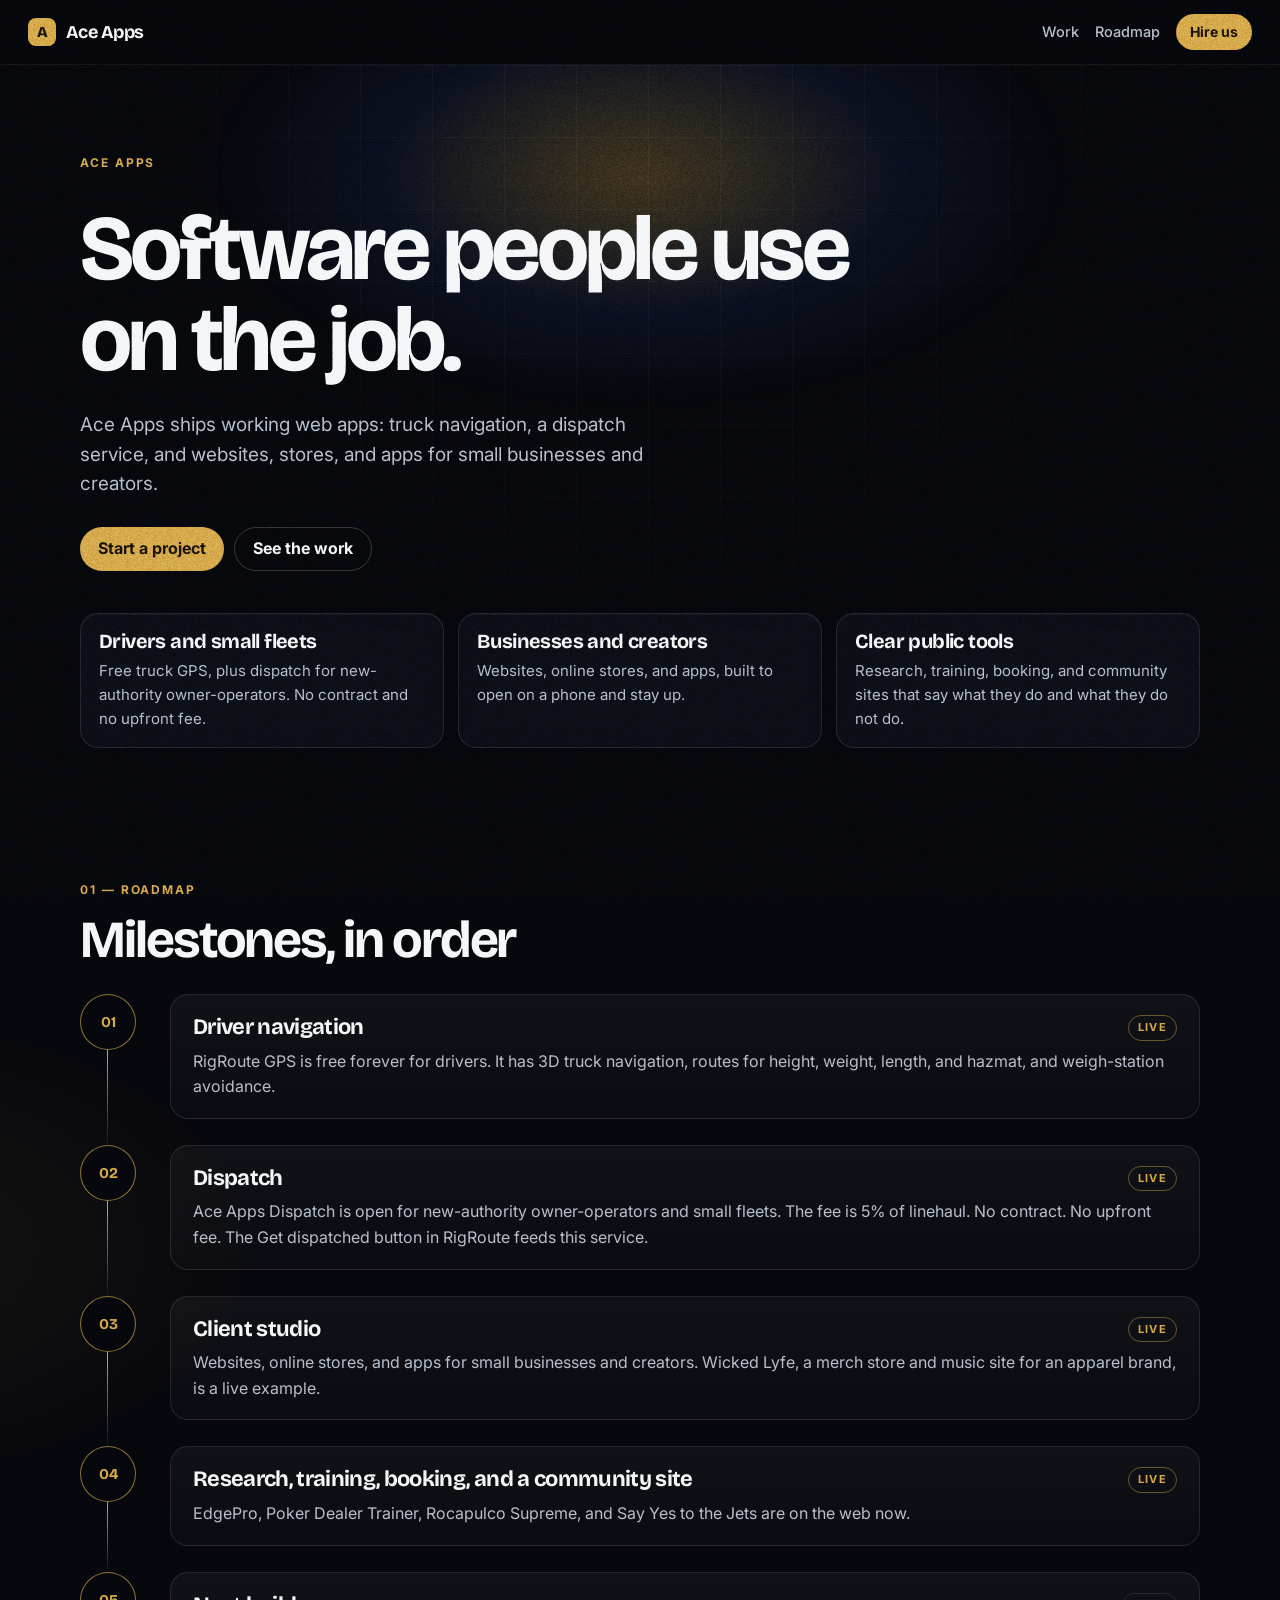
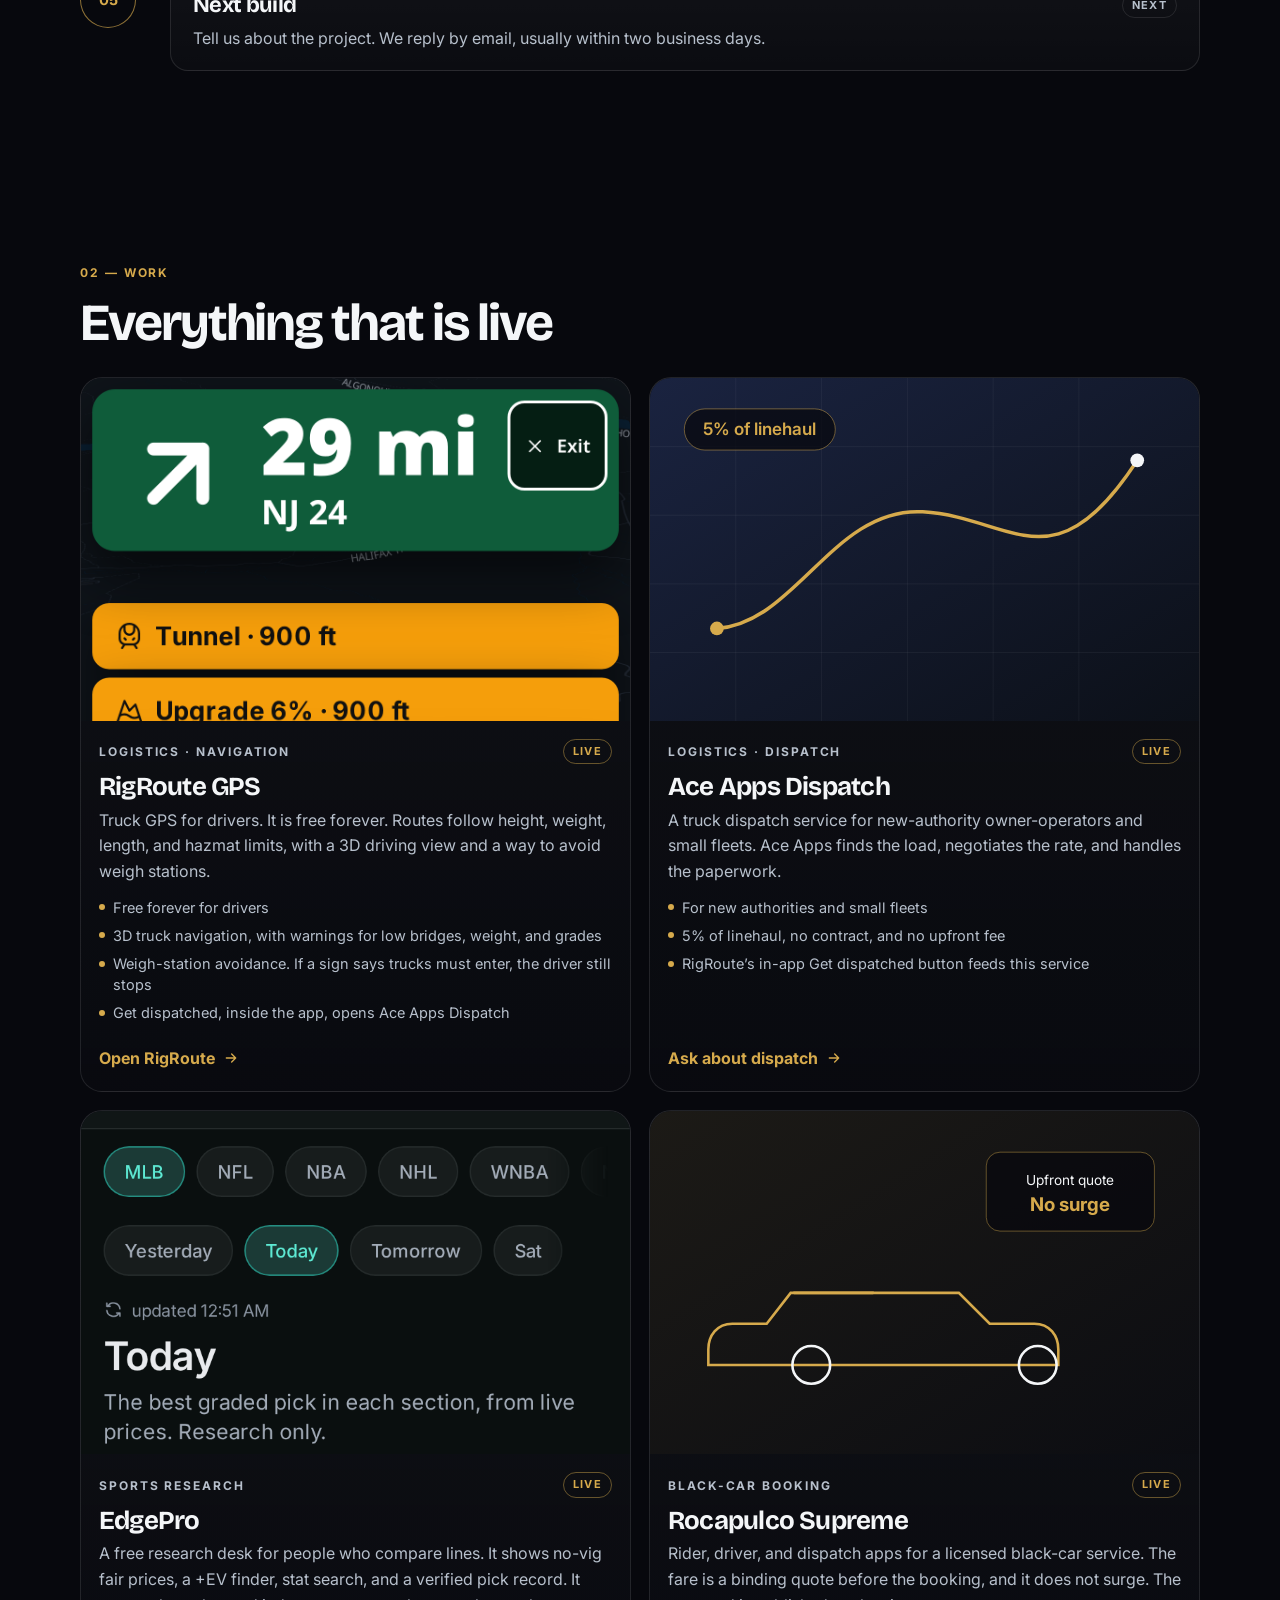
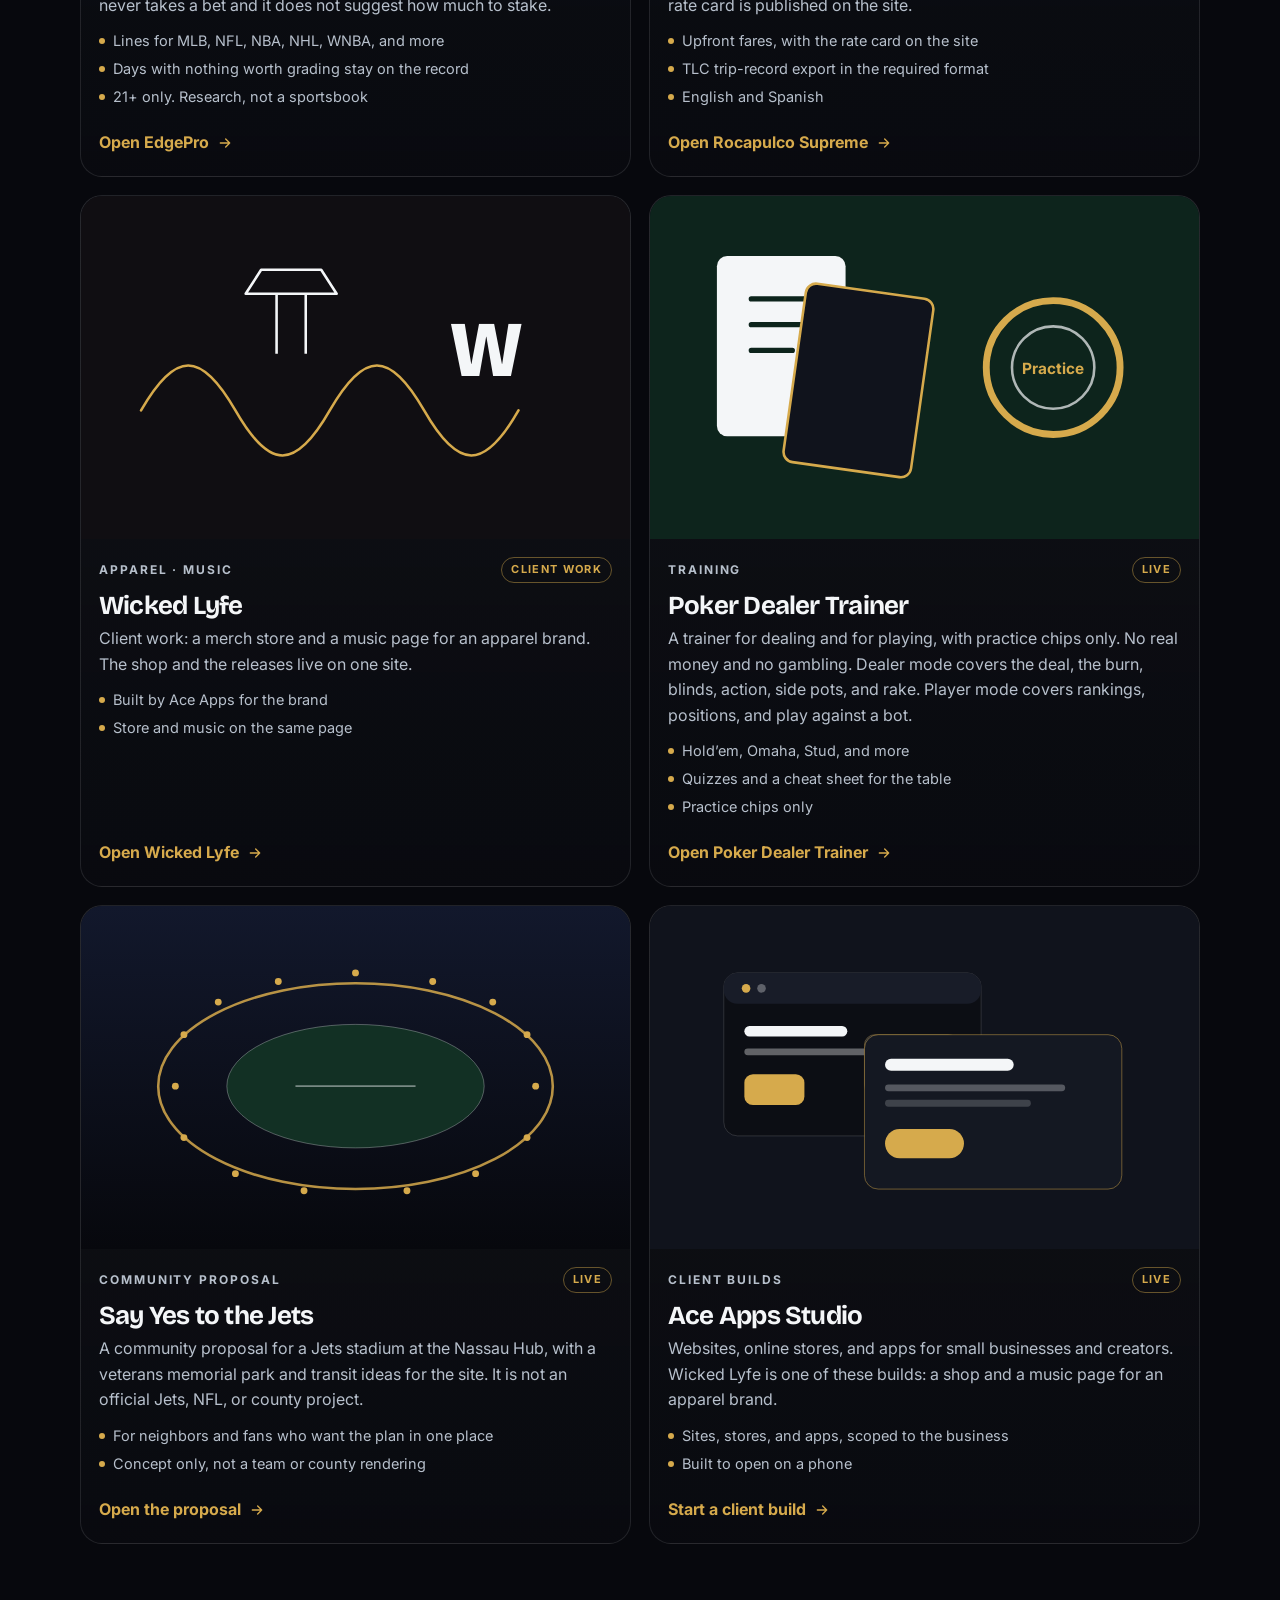
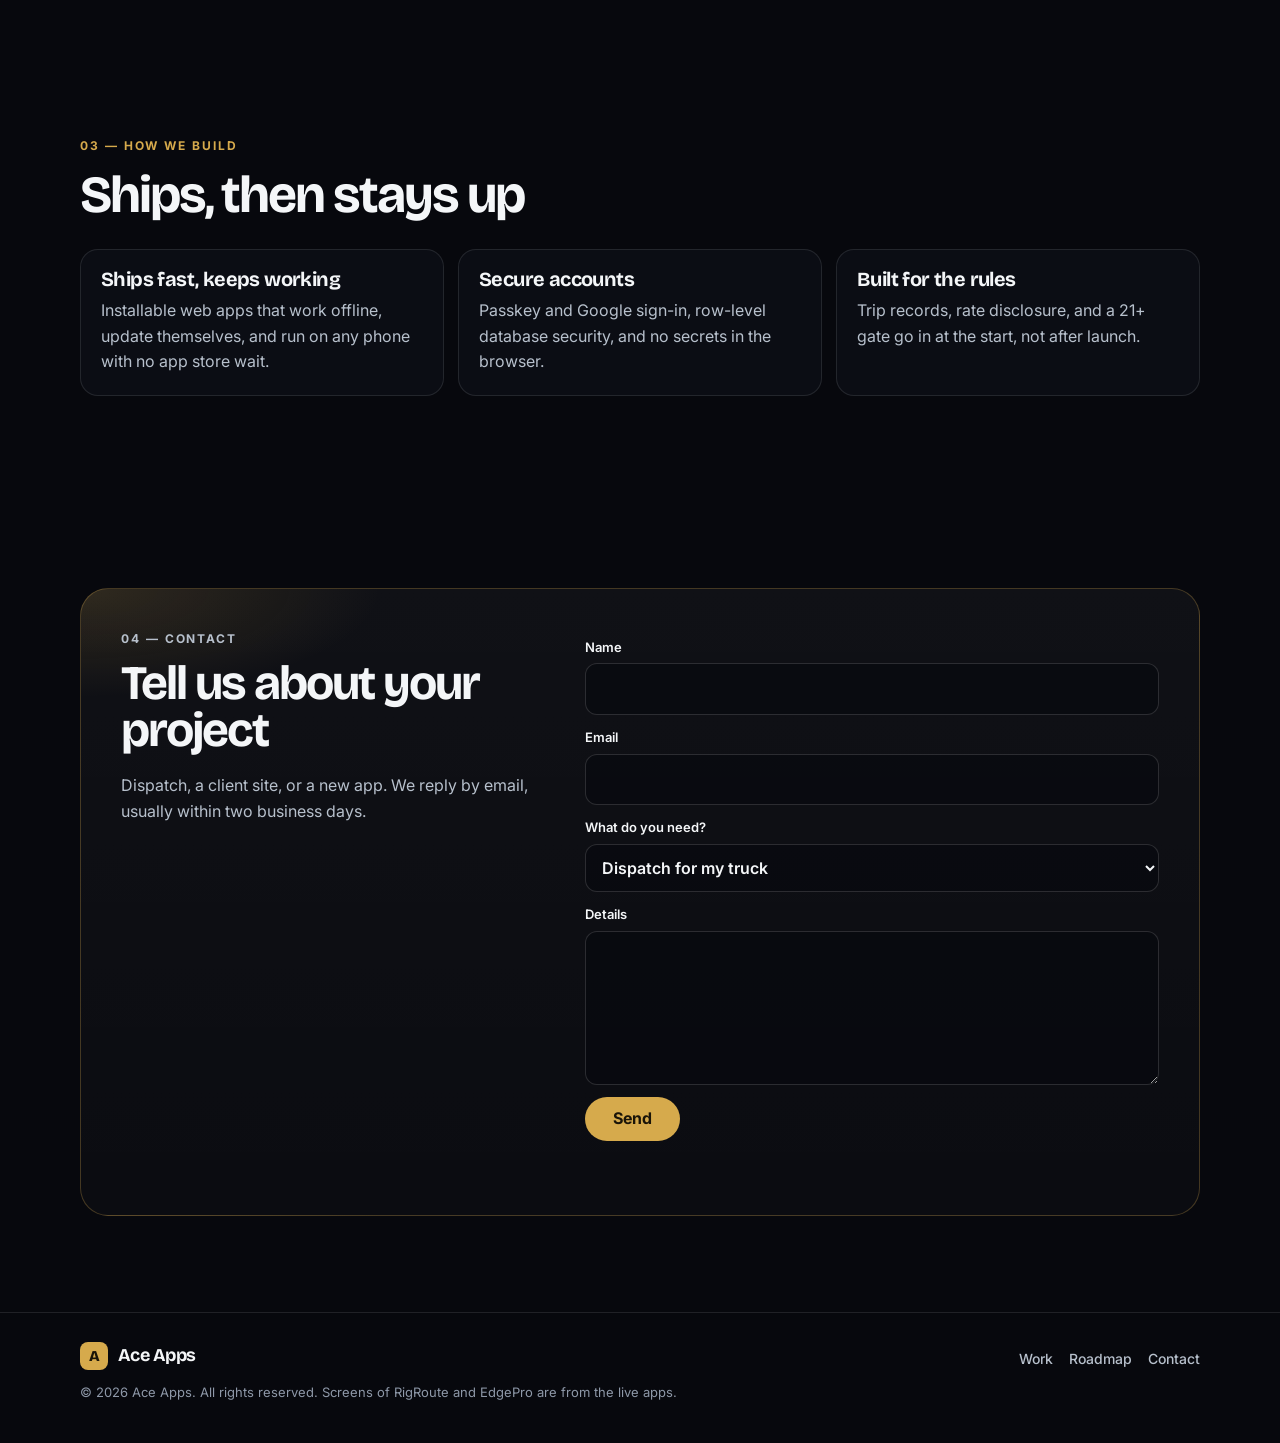
==== commit 89b20d7a: "Redesign the Ace Apps homepage as a dark studio page. The same mission, roadmap, and eight projects " ====
--- a/index.html
+++ b/index.html
@@ -3,18 +3,24 @@
 <head>
 <meta charset="utf-8">
 <meta name="viewport" content="width=device-width,initial-scale=1">
-<meta name="theme-color" content="#0b0d10">
+<meta name="theme-color" content="#07080d">
 <title>Ace Apps — navigation, dispatch, and client builds</title>
 <meta name="description" content="Ace Apps builds RigRoute GPS, Ace Apps Dispatch, client websites and stores, and live tools including EdgePro, Rocapulco Supreme, and Poker Dealer Trainer.">
 <meta property="og:title" content="Ace Apps">
 <meta property="og:description" content="Truck navigation, dispatch, and websites, stores, and apps for small businesses and creators.">
 <meta property="og:image" content="https://ace9x.github.io/img/rigroute-nav.png">
 <link rel="icon" href="favicon.ico">
+<link rel="preconnect" href="https://fonts.googleapis.com">
+<link rel="preconnect" href="https://fonts.gstatic.com" crossorigin>
+<link href="https://fonts.googleapis.com/css2?family=Bricolage+Grotesque:opsz,wght@12..96,600;12..96,700;12..96,800&family=Inter:wght@400;500;600&display=swap" rel="stylesheet">
 <link rel="stylesheet" href="style.css">
+<script>document.documentElement.classList.add("js")</script>
 </head>
 <body>
+<a class="skip" href="#work">Skip to work</a>
+<div class="grain" aria-hidden="true"></div>
 <header class="top">
-  <a class="brand" href="#top">Ace Apps</a>
+  <a class="brand" href="#top"><span class="mark" aria-hidden="true">A</span> Ace Apps</a>
   <nav>
     <a href="#work">Work</a>
     <a href="#roadmap">Roadmap</a>
@@ -22,221 +28,347 @@
   </nav>
 </header>
 
-<section class="hero" id="top">
-  <p class="eyebrow">Mission</p>
-  <h1>Software people use on the job.</h1>
-  <p class="lede">Ace Apps ships working web apps: truck navigation, a dispatch service, and websites, stores, and apps for small businesses and creators.</p>
-  <div class="grid3 mission">
-    <div>
-      <h2>Drivers and small fleets</h2>
-      <p>Free truck GPS, plus dispatch for new-authority owner-operators. No contract and no upfront fee.</p>
-    </div>
-    <div>
-      <h2>Businesses and creators</h2>
-      <p>Websites, online stores, and apps, built to open on a phone and stay up.</p>
-    </div>
-    <div>
-      <h2>Clear public tools</h2>
-      <p>Research, training, booking, and community sites that say what they do and what they do not do.</p>
-    </div>
+<main id="top">
+  <section class="hero">
+    <div class="wrap">
+      <p class="eyebrow">Ace Apps</p>
+      <h1>Software people use on the job.</h1>
+      <p class="lede">Ace Apps ships working web apps: truck navigation, a dispatch service, and websites, stores, and apps for small businesses and creators.</p>
+      <div class="cta">
+        <a class="btn" href="#hire">Start a project</a>
+        <a class="btn ghost" href="#work">See the work</a>
+      </div>
+      <div class="mission">
+        <article>
+          <h2>Drivers and small fleets</h2>
+          <p>Free truck GPS, plus dispatch for new-authority owner-operators. No contract and no upfront fee.</p>
+        </article>
+        <article>
+          <h2>Businesses and creators</h2>
+          <p>Websites, online stores, and apps, built to open on a phone and stay up.</p>
+        </article>
+        <article>
+          <h2>Clear public tools</h2>
+          <p>Research, training, booking, and community sites that say what they do and what they do not do.</p>
+        </article>
+      </div>
+    </div>
+  </section>
+
+  <section class="section" id="roadmap">
+    <div class="wrap">
+      <div class="sec-head reveal">
+        <p class="eyebrow">01 — Roadmap</p>
+        <h2>Milestones, in order</h2>
+      </div>
+      <ol class="steps">
+        <li class="step reveal">
+          <div class="num">01</div>
+          <div class="step-card">
+            <div class="step-top"><h3>Driver navigation</h3><span class="pill">Live</span></div>
+            <p>RigRoute GPS is free forever for drivers. It has 3D truck navigation, routes for height, weight, length, and hazmat, and weigh-station avoidance.</p>
+          </div>
+        </li>
+        <li class="step reveal">
+          <div class="num">02</div>
+          <div class="step-card">
+            <div class="step-top"><h3>Dispatch</h3><span class="pill">Live</span></div>
+            <p>Ace Apps Dispatch is open for new-authority owner-operators and small fleets. The fee is 5% of linehaul. No contract. No upfront fee. The Get dispatched button in RigRoute feeds this service.</p>
+          </div>
+        </li>
+        <li class="step reveal">
+          <div class="num">03</div>
+          <div class="step-card">
+            <div class="step-top"><h3>Client studio</h3><span class="pill">Live</span></div>
+            <p>Websites, online stores, and apps for small businesses and creators. Wicked Lyfe, a merch store and music site for an apparel brand, is a live example.</p>
+          </div>
+        </li>
+        <li class="step reveal">
+          <div class="num">04</div>
+          <div class="step-card">
+            <div class="step-top"><h3>Research, training, booking, and a community site</h3><span class="pill">Live</span></div>
+            <p>EdgePro, Poker Dealer Trainer, Rocapulco Supreme, and Say Yes to the Jets are on the web now.</p>
+          </div>
+        </li>
+        <li class="step reveal">
+          <div class="num">05</div>
+          <div class="step-card">
+            <div class="step-top"><h3>Next build</h3><span class="pill next">Next</span></div>
+            <p>Tell us about the project. We reply by email, usually within two business days.</p>
+          </div>
+        </li>
+      </ol>
+    </div>
+  </section>
+
+  <section class="section" id="work">
+    <div class="wrap">
+      <div class="sec-head reveal">
+        <p class="eyebrow">02 — Work</p>
+        <h2>Everything that is live</h2>
+      </div>
+      <div class="projects">
+        <article class="card reveal">
+          <div class="visual">
+            <img src="img/rigroute-nav.png" alt="RigRoute turn-by-turn navigation with grade warnings and a speed limit" width="640" height="400">
+          </div>
+          <div class="card-body">
+            <div class="meta"><p class="eyebrow">Logistics · Navigation</p><span class="pill">Live</span></div>
+            <h3>RigRoute GPS</h3>
+            <p>Truck GPS for drivers. It is free forever. Routes follow height, weight, length, and hazmat limits, with a 3D driving view and a way to avoid weigh stations.</p>
+            <ul>
+              <li>Free forever for drivers</li>
+              <li>3D truck navigation, with warnings for low bridges, weight, and grades</li>
+              <li>Weigh-station avoidance. If a sign says trucks must enter, the driver still stops</li>
+              <li>Get dispatched, inside the app, opens Ace Apps Dispatch</li>
+            </ul>
+            <a class="more" href="https://ace9x.github.io/truckers-gps/" target="_blank" rel="noopener">Open RigRoute <span class="sr">(opens in a new tab)</span><svg viewBox="0 0 24 24" aria-hidden="true"><path d="M5 12h14M13 6l6 6-6 6"/></svg></a>
+          </div>
+        </article>
+
+        <article class="card reveal">
+          <div class="visual" aria-hidden="true">
+            <svg viewBox="0 0 640 400" preserveAspectRatio="xMidYMid slice">
+              <defs>
+                <linearGradient id="dBg" x1="0" y1="0" x2="1" y2="1"><stop offset="0" stop-color="#1a2340"/><stop offset="1" stop-color="#0c1018"/></linearGradient>
+              </defs>
+              <rect width="640" height="400" fill="url(#dBg)"/>
+              <g stroke="rgba(255,255,255,.06)" stroke-width="1"><path d="M0 80H640M0 160H640M0 240H640M0 320H640M100 0V400M200 0V400M300 0V400M400 0V400M500 0V400"/></g>
+              <path d="M78 292C170 286 214 150 318 156S470 246 568 96" fill="none" stroke="#D6AA4C" stroke-width="4" stroke-linecap="round"/>
+              <circle cx="78" cy="292" r="8" fill="#D6AA4C"/>
+              <circle cx="568" cy="96" r="8" fill="#f4f6f8"/>
+              <rect x="40" y="36" width="176" height="48" rx="24" fill="rgba(7,8,13,.72)" stroke="rgba(214,170,76,.55)"/>
+              <text x="128" y="67" text-anchor="middle" fill="#D6AA4C" font-family="Inter, system-ui, sans-serif" font-size="20" font-weight="600">5% of linehaul</text>
+            </svg>
+          </div>
+          <div class="card-body">
+            <div class="meta"><p class="eyebrow">Logistics · Dispatch</p><span class="pill">Live</span></div>
+            <h3>Ace Apps Dispatch</h3>
+            <p>A truck dispatch service for new-authority owner-operators and small fleets. Ace Apps finds the load, negotiates the rate, and handles the paperwork.</p>
+            <ul>
+              <li>For new authorities and small fleets</li>
+              <li>5% of linehaul, no contract, and no upfront fee</li>
+              <li>RigRoute’s in-app Get dispatched button feeds this service</li>
+            </ul>
+            <a class="more" href="#hire" data-project="Dispatch for my truck">Ask about dispatch <svg viewBox="0 0 24 24" aria-hidden="true"><path d="M5 12h14M13 6l6 6-6 6"/></svg></a>
+          </div>
+        </article>
+
+        <article class="card reveal">
+          <div class="visual">
+            <img src="img/edgepro-today.png" alt="EdgePro Today screen with league filters and a research-only note" width="640" height="400">
+          </div>
+          <div class="card-body">
+            <div class="meta"><p class="eyebrow">Sports research</p><span class="pill">Live</span></div>
+            <h3>EdgePro</h3>
+            <p>A free research desk for people who compare lines. It shows no-vig fair prices, a +EV finder, stat search, and a verified pick record. It never takes a bet and it does not suggest how much to stake.</p>
+            <ul>
+              <li>Lines for MLB, NFL, NBA, NHL, WNBA, and more</li>
+              <li>Days with nothing worth grading stay on the record</li>
+              <li>21+ only. Research, not a sportsbook</li>
+            </ul>
+            <a class="more" href="https://ace9x.github.io/edgepro-web/" target="_blank" rel="noopener">Open EdgePro <span class="sr">(opens in a new tab)</span><svg viewBox="0 0 24 24" aria-hidden="true"><path d="M5 12h14M13 6l6 6-6 6"/></svg></a>
+          </div>
+        </article>
+
+        <article class="card reveal">
+          <div class="visual" aria-hidden="true">
+            <svg viewBox="0 0 640 400" preserveAspectRatio="xMidYMid slice">
+              <defs>
+                <linearGradient id="rBg" x1="0" y1="0" x2="1" y2="1"><stop offset="0" stop-color="#1c1a16"/><stop offset="1" stop-color="#0c0d12"/></linearGradient>
+              </defs>
+              <rect width="640" height="400" fill="url(#rBg)"/>
+              <path d="M96 248h40l28-36h196l36 36h52c18 0 28 14 28 30v18H68v-18c0-16 10-30 28-30z" fill="none" stroke="#D6AA4C" stroke-width="3"/>
+              <circle cx="188" cy="296" r="22" fill="none" stroke="#f4f6f8" stroke-width="3"/>
+              <circle cx="452" cy="296" r="22" fill="none" stroke="#f4f6f8" stroke-width="3"/>
+              <path d="M168 212h92" stroke="#D6AA4C" stroke-width="3" stroke-linecap="round"/>
+              <rect x="392" y="48" width="196" height="92" rx="16" fill="rgba(7,8,13,.72)" stroke="rgba(214,170,76,.5)"/>
+              <text x="490" y="86" text-anchor="middle" fill="#f4f6f8" font-family="Inter, system-ui, sans-serif" font-size="16">Upfront quote</text>
+              <text x="490" y="116" text-anchor="middle" fill="#D6AA4C" font-family="Inter, system-ui, sans-serif" font-size="22" font-weight="700">No surge</text>
+            </svg>
+          </div>
+          <div class="card-body">
+            <div class="meta"><p class="eyebrow">Black-car booking</p><span class="pill">Live</span></div>
+            <h3>Rocapulco Supreme</h3>
+            <p>Rider, driver, and dispatch apps for a licensed black-car service. The fare is a binding quote before the booking, and it does not surge. The rate card is published on the site.</p>
+            <ul>
+              <li>Upfront fares, with the rate card on the site</li>
+              <li>TLC trip-record export in the required format</li>
+              <li>English and Spanish</li>
+            </ul>
+            <a class="more" href="https://ace9x.github.io/rocapulco-supreme-web/" target="_blank" rel="noopener">Open Rocapulco Supreme <span class="sr">(opens in a new tab)</span><svg viewBox="0 0 24 24" aria-hidden="true"><path d="M5 12h14M13 6l6 6-6 6"/></svg></a>
+          </div>
+        </article>
+
+        <article class="card reveal">
+          <div class="visual" aria-hidden="true">
+            <svg viewBox="0 0 640 400" preserveAspectRatio="xMidYMid slice">
+              <rect width="640" height="400" fill="#100e12"/>
+              <path d="M70 250c40-70 70-70 110 0s70 70 110 0 70-70 110 0 70 70 110 0" fill="none" stroke="#D6AA4C" stroke-width="3" stroke-linecap="round"/>
+              <path d="M210 86h70l18 28H192z" fill="none" stroke="#f4f6f8" stroke-width="3" stroke-linejoin="round"/>
+              <path d="M228 114v70M262 114v70" stroke="#f4f6f8" stroke-width="3"/>
+              <text x="430" y="210" fill="#f4f6f8" font-family="Bricolage Grotesque, Inter, sans-serif" font-size="92" font-weight="800">W</text>
+            </svg>
+          </div>
+          <div class="card-body">
+            <div class="meta"><p class="eyebrow">Apparel · Music</p><span class="pill">Client work</span></div>
+            <h3>Wicked Lyfe</h3>
+            <p>Client work: a merch store and a music page for an apparel brand. The shop and the releases live on one site.</p>
+            <ul>
+              <li>Built by Ace Apps for the brand</li>
+              <li>Store and music on the same page</li>
+            </ul>
+            <a class="more" href="https://ace9x.github.io/wickedlyfe/" target="_blank" rel="noopener">Open Wicked Lyfe <span class="sr">(opens in a new tab)</span><svg viewBox="0 0 24 24" aria-hidden="true"><path d="M5 12h14M13 6l6 6-6 6"/></svg></a>
+          </div>
+        </article>
+
+        <article class="card reveal">
+          <div class="visual" aria-hidden="true">
+            <svg viewBox="0 0 640 400" preserveAspectRatio="xMidYMid slice">
+              <rect width="640" height="400" fill="#0d241c"/>
+              <rect x="78" y="70" width="150" height="210" rx="12" fill="#f4f6f8"/>
+              <path d="M118 120h70M118 150h70M118 180h48" stroke="#0d241c" stroke-width="6" stroke-linecap="round"/>
+              <rect x="168" y="110" width="150" height="210" rx="12" fill="#10131c" stroke="#D6AA4C" stroke-width="3" transform="rotate(8 243 215)"/>
+              <circle cx="470" cy="200" r="78" fill="none" stroke="#D6AA4C" stroke-width="8"/>
+              <circle cx="470" cy="200" r="48" fill="none" stroke="rgba(244,246,248,.7)" stroke-width="3"/>
+              <text x="470" y="208" text-anchor="middle" fill="#D6AA4C" font-family="Inter, system-ui, sans-serif" font-size="18" font-weight="700">Practice</text>
+            </svg>
+          </div>
+          <div class="card-body">
+            <div class="meta"><p class="eyebrow">Training</p><span class="pill">Live</span></div>
+            <h3>Poker Dealer Trainer</h3>
+            <p>A trainer for dealing and for playing, with practice chips only. No real money and no gambling. Dealer mode covers the deal, the burn, blinds, action, side pots, and rake. Player mode covers rankings, positions, and play against a bot.</p>
+            <ul>
+              <li>Hold’em, Omaha, Stud, and more</li>
+              <li>Quizzes and a cheat sheet for the table</li>
+              <li>Practice chips only</li>
+            </ul>
+            <a class="more" href="https://ace9x.github.io/poker-dealer-trainer/" target="_blank" rel="noopener">Open Poker Dealer Trainer <span class="sr">(opens in a new tab)</span><svg viewBox="0 0 24 24" aria-hidden="true"><path d="M5 12h14M13 6l6 6-6 6"/></svg></a>
+          </div>
+        </article>
+
+        <article class="card reveal">
+          <div class="visual" aria-hidden="true">
+            <svg viewBox="0 0 640 400" preserveAspectRatio="xMidYMid slice">
+              <defs>
+                <linearGradient id="jBg" x1="0" y1="0" x2="0" y2="1"><stop offset="0" stop-color="#12182c"/><stop offset="1" stop-color="#07080d"/></linearGradient>
+              </defs>
+              <rect width="640" height="400" fill="url(#jBg)"/>
+              <ellipse cx="320" cy="210" rx="230" ry="120" fill="none" stroke="rgba(214,170,76,.85)" stroke-width="3"/>
+              <ellipse cx="320" cy="210" rx="150" ry="72" fill="#123024" stroke="rgba(244,246,248,.35)"/>
+              <path d="M250 210h140" stroke="rgba(244,246,248,.45)" stroke-width="2"/>
+              <g fill="#D6AA4C">
+                <circle cx="120" cy="150" r="4"/><circle cx="160" cy="112" r="4"/><circle cx="230" cy="88" r="4"/><circle cx="320" cy="78" r="4"/>
+                <circle cx="410" cy="88" r="4"/><circle cx="480" cy="112" r="4"/><circle cx="520" cy="150" r="4"/><circle cx="530" cy="210" r="4"/>
+                <circle cx="110" cy="210" r="4"/><circle cx="120" cy="270" r="4"/><circle cx="180" cy="312" r="4"/><circle cx="260" cy="332" r="4"/>
+                <circle cx="380" cy="332" r="4"/><circle cx="460" cy="312" r="4"/><circle cx="520" cy="270" r="4"/>
+              </g>
+            </svg>
+          </div>
+          <div class="card-body">
+            <div class="meta"><p class="eyebrow">Community proposal</p><span class="pill">Live</span></div>
+            <h3>Say Yes to the Jets</h3>
+            <p>A community proposal for a Jets stadium at the Nassau Hub, with a veterans memorial park and transit ideas for the site. It is not an official Jets, NFL, or county project.</p>
+            <ul>
+              <li>For neighbors and fans who want the plan in one place</li>
+              <li>Concept only, not a team or county rendering</li>
+            </ul>
+            <a class="more" href="https://ace9x.github.io/say-yes-to-the-jets/" target="_blank" rel="noopener">Open the proposal <span class="sr">(opens in a new tab)</span><svg viewBox="0 0 24 24" aria-hidden="true"><path d="M5 12h14M13 6l6 6-6 6"/></svg></a>
+          </div>
+        </article>
+
+        <article class="card reveal">
+          <div class="visual" aria-hidden="true">
+            <svg viewBox="0 0 640 400" preserveAspectRatio="xMidYMid slice">
+              <rect width="640" height="400" fill="#10131c"/>
+              <g>
+                <rect x="86" y="78" width="300" height="190" rx="16" fill="#0c0e14" stroke="rgba(255,255,255,.16)"/>
+                <rect x="86" y="78" width="300" height="36" rx="16" fill="#181c28"/>
+                <circle cx="112" cy="96" r="5" fill="#D6AA4C"/><circle cx="130" cy="96" r="5" fill="rgba(255,255,255,.3)"/>
+                <rect x="110" y="140" width="120" height="12" rx="6" fill="#f4f6f8"/>
+                <rect x="110" y="166" width="180" height="8" rx="4" fill="rgba(255,255,255,.35)"/>
+                <rect x="110" y="196" width="70" height="36" rx="10" fill="#D6AA4C"/>
+                <rect x="250" y="150" width="110" height="70" rx="12" fill="#1c2438" stroke="rgba(214,170,76,.4)"/>
+              </g>
+              <rect x="250" y="150" width="300" height="180" rx="16" fill="#141822" stroke="rgba(214,170,76,.55)"/>
+              <rect x="274" y="178" width="150" height="14" rx="7" fill="#f4f6f8"/>
+              <rect x="274" y="208" width="210" height="8" rx="4" fill="rgba(255,255,255,.28)"/>
+              <rect x="274" y="226" width="170" height="8" rx="4" fill="rgba(255,255,255,.18)"/>
+              <rect x="274" y="260" width="92" height="34" rx="17" fill="#D6AA4C"/>
+            </svg>
+          </div>
+          <div class="card-body">
+            <div class="meta"><p class="eyebrow">Client builds</p><span class="pill">Live</span></div>
+            <h3>Ace Apps Studio</h3>
+            <p>Websites, online stores, and apps for small businesses and creators. Wicked Lyfe is one of these builds: a shop and a music page for an apparel brand.</p>
+            <ul>
+              <li>Sites, stores, and apps, scoped to the business</li>
+              <li>Built to open on a phone</li>
+            </ul>
+            <a class="more" href="#hire" data-project="Website, online store, or app">Start a client build <svg viewBox="0 0 24 24" aria-hidden="true"><path d="M5 12h14M13 6l6 6-6 6"/></svg></a>
+          </div>
+        </article>
+      </div>
+    </div>
+  </section>
+
+  <section class="section" id="how">
+    <div class="wrap">
+      <div class="sec-head reveal">
+        <p class="eyebrow">03 — How we build</p>
+        <h2>Ships, then stays up</h2>
+      </div>
+      <div class="how">
+        <article class="reveal"><h3>Ships fast, keeps working</h3><p>Installable web apps that work offline, update themselves, and run on any phone with no app store wait.</p></article>
+        <article class="reveal"><h3>Secure accounts</h3><p>Passkey and Google sign-in, row-level database security, and no secrets in the browser.</p></article>
+        <article class="reveal"><h3>Built for the rules</h3><p>Trip records, rate disclosure, and a 21+ gate go in at the start, not after launch.</p></article>
+      </div>
+    </div>
+  </section>
+
+  <section class="section" id="hire">
+    <div class="wrap">
+      <div class="hire-panel reveal">
+        <div class="hire">
+          <p class="eyebrow">04 — Contact</p>
+          <h2>Tell us about your project</h2>
+          <p>Dispatch, a client site, or a new app. We reply by email, usually within two business days.</p>
+        </div>
+        <form id="lead" novalidate>
+          <label>Name<input name="name" required maxlength="120" autocomplete="name"></label>
+          <label>Email<input name="email" type="email" required maxlength="200" autocomplete="email"></label>
+          <label>What do you need?
+            <select name="project">
+              <option>Dispatch for my truck</option>
+              <option>Website, online store, or app</option>
+              <option>New app</option>
+              <option>Fleet tools</option>
+              <option>Booking or ride app</option>
+              <option>Data or research tool</option>
+              <option>Something else</option>
+            </select>
+          </label>
+          <label>Details<textarea name="message" required minlength="5" maxlength="4000" rows="5"></textarea></label>
+          <input name="website" class="hp" tabindex="-1" autocomplete="off" aria-hidden="true">
+          <button class="btn" type="submit">Send</button>
+          <p id="status" role="status"></p>
+        </form>
+      </div>
+    </div>
+  </section>
+</main>
+
+<footer>
+  <div class="foot">
+    <a class="brand" href="#top"><span class="mark" aria-hidden="true">A</span> Ace Apps</a>
+    <nav>
+      <a href="#work">Work</a>
+      <a href="#roadmap">Roadmap</a>
+      <a href="#hire">Contact</a>
+    </nav>
+    <p>© 2026 Ace Apps. All rights reserved. Screens of RigRoute and EdgePro are from the live apps.</p>
   </div>
-  <div class="cta"><a class="btn" href="#hire">Start a project</a><a class="btn ghost" href="#work">See the work</a></div>
-</section>
-
-<section id="roadmap">
-  <p class="eyebrow">Roadmap</p>
-  <h2 class="sec-title">Milestones, in order</h2>
-  <ol class="road">
-    <li>
-      <span class="n">01</span>
-      <div>
-        <h3>Driver navigation <em>Live</em></h3>
-        <p>RigRoute GPS is free forever for drivers. It has 3D truck navigation, routes for height, weight, length, and hazmat, and weigh-station avoidance. It is not an hours log book.</p>
-      </div>
-    </li>
-    <li>
-      <span class="n">02</span>
-      <div>
-        <h3>Dispatch <em>Live</em></h3>
-        <p>Ace Apps Dispatch is open for new-authority owner-operators and small fleets. The fee is 5% of linehaul. No contract. No upfront fee. The Get dispatched button in RigRoute feeds this service.</p>
-      </div>
-    </li>
-    <li>
-      <span class="n">03</span>
-      <div>
-        <h3>Client studio <em>Live</em></h3>
-        <p>Websites, online stores, and apps for small businesses and creators. Wicked Lyfe, a merch store and music site for an apparel brand, is a live example.</p>
-      </div>
-    </li>
-    <li>
-      <span class="n">04</span>
-      <div>
-        <h3>Research, training, booking, and a community site <em>Live</em></h3>
-        <p>EdgePro, Poker Dealer Trainer, Rocapulco Supreme, and Say Yes to the Jets are on the web now.</p>
-      </div>
-    </li>
-    <li>
-      <span class="n">05</span>
-      <div>
-        <h3>Next build</h3>
-        <p>Tell us about the project. We reply by email, usually within two business days.</p>
-      </div>
-    </li>
-  </ol>
-</section>
-
-<section id="work">
-  <p class="eyebrow">Work</p>
-  <h2 class="sec-title">Everything that is live</h2>
-
-  <article class="case">
-    <div class="copy">
-      <div class="kicker"><p class="eyebrow">Logistics · Navigation</p><p class="status">Live</p></div>
-      <h3>RigRoute GPS</h3>
-      <p>Truck GPS for drivers. It is free forever. Routes follow height, weight, length, and hazmat limits, with a 3D driving view and a way to avoid weigh stations. It does not keep an hours log book.</p>
-      <ul>
-        <li>Free forever for drivers</li>
-        <li>3D truck navigation, with warnings for low bridges, weight, and grades</li>
-        <li>Weigh-station avoidance. If a sign says trucks must enter, the driver still stops</li>
-        <li>Get dispatched, inside the app, opens Ace Apps Dispatch</li>
-      </ul>
-      <a class="link" href="https://ace9x.github.io/truckers-gps/" target="_blank" rel="noopener">Open RigRoute</a>
-    </div>
-    <div class="shots">
-      <img src="img/rigroute-nav.png" alt="RigRoute turn-by-turn navigation with grade warnings and a speed limit" width="1170" height="1992">
-    </div>
-  </article>
-
-  <article class="case">
-    <div class="copy">
-      <div class="kicker"><p class="eyebrow">Logistics · Dispatch</p><p class="status">Live</p></div>
-      <h3>Ace Apps Dispatch</h3>
-      <p>A truck dispatch service for new-authority owner-operators and small fleets. Ace Apps finds the load, negotiates the rate, and handles the paperwork.</p>
-      <ul>
-        <li>For new authorities and small fleets</li>
-        <li>5% of linehaul, no contract, and no upfront fee</li>
-        <li>RigRoute’s in-app Get dispatched button feeds this service</li>
-      </ul>
-      <a class="link" href="#hire" data-project="Dispatch for my truck">Ask about dispatch</a>
-    </div>
-  </article>
-
-  <article class="case">
-    <div class="copy">
-      <div class="kicker"><p class="eyebrow">Sports research</p><p class="status">Live</p></div>
-      <h3>EdgePro</h3>
-      <p>A free research desk for people who compare lines. It shows no-vig fair prices, a +EV finder, stat search, and a verified pick record. It never takes a bet and it does not suggest how much to stake.</p>
-      <ul>
-        <li>Lines for MLB, NFL, NBA, NHL, WNBA, and more</li>
-        <li>Days with nothing worth grading stay on the record</li>
-        <li>21+ only. Research, not a sportsbook</li>
-      </ul>
-      <a class="link" href="https://ace9x.github.io/edgepro-web/" target="_blank" rel="noopener">Open EdgePro</a>
-    </div>
-    <div class="shots">
-      <img src="img/edgepro-today.png" alt="EdgePro Today screen with league filters and a research-only note" width="780" height="1258">
-    </div>
-  </article>
-
-  <article class="case">
-    <div class="copy">
-      <div class="kicker"><p class="eyebrow">Black-car booking</p><p class="status">Live</p></div>
-      <h3>Rocapulco Supreme</h3>
-      <p>Rider, driver, and dispatch apps for a licensed black-car service. The fare is a binding quote before the booking, and it does not surge. The rate card is published on the site.</p>
-      <ul>
-        <li>Upfront fares, with the rate card on the site</li>
-        <li>TLC trip-record export in the required format</li>
-        <li>English and Spanish</li>
-      </ul>
-      <a class="link" href="https://ace9x.github.io/rocapulco-supreme-web/" target="_blank" rel="noopener">Open Rocapulco Supreme</a>
-    </div>
-  </article>
-
-  <article class="case">
-    <div class="copy">
-      <div class="kicker"><p class="eyebrow">Apparel · Music</p><p class="status">Client work</p></div>
-      <h3>Wicked Lyfe</h3>
-      <p>Client work: a merch store and a music page for an apparel brand. The shop and the releases live on one site.</p>
-      <ul>
-        <li>Built by Ace Apps for the brand</li>
-        <li>Store and music on the same page</li>
-      </ul>
-      <a class="link" href="https://ace9x.github.io/wickedlyfe/" target="_blank" rel="noopener">Open Wicked Lyfe</a>
-    </div>
-  </article>
-
-  <article class="case">
-    <div class="copy">
-      <div class="kicker"><p class="eyebrow">Training</p><p class="status">Live</p></div>
-      <h3>Poker Dealer Trainer</h3>
-      <p>A trainer for dealing and for playing, with practice chips only. No real money and no gambling. Dealer mode covers the deal, the burn, blinds, action, side pots, and rake. Player mode covers rankings, positions, and play against a bot.</p>
-      <ul>
-        <li>Hold’em, Omaha, Stud, and more</li>
-        <li>Quizzes and a cheat sheet for the table</li>
-        <li>Practice chips only</li>
-      </ul>
-      <a class="link" href="https://ace9x.github.io/poker-dealer-trainer/" target="_blank" rel="noopener">Open Poker Dealer Trainer</a>
-    </div>
-  </article>
-
-  <article class="case">
-    <div class="copy">
-      <div class="kicker"><p class="eyebrow">Community proposal</p><p class="status">Live</p></div>
-      <h3>Say Yes to the Jets</h3>
-      <p>A community proposal for a Jets stadium at the Nassau Hub, with a veterans memorial park and transit ideas for the site. It is not an official Jets, NFL, or county project.</p>
-      <ul>
-        <li>For neighbors and fans who want the plan in one place</li>
-        <li>Concept only, not a team or county rendering</li>
-      </ul>
-      <a class="link" href="https://ace9x.github.io/say-yes-to-the-jets/" target="_blank" rel="noopener">Open the proposal</a>
-    </div>
-  </article>
-
-  <article class="case">
-    <div class="copy">
-      <div class="kicker"><p class="eyebrow">Client builds</p><p class="status">Live</p></div>
-      <h3>Ace Apps Studio</h3>
-      <p>Websites, online stores, and apps for small businesses and creators. Wicked Lyfe is one of these builds: a shop and a music page for an apparel brand.</p>
-      <ul>
-        <li>Sites, stores, and apps, scoped to the business</li>
-        <li>Built to open on a phone</li>
-      </ul>
-      <a class="link" href="#hire" data-project="Website, online store, or app">Start a client build</a>
-    </div>
-  </article>
-</section>
-
-<section id="how" class="grid3">
-  <div><h2>Ships fast, keeps working</h2><p>Installable web apps that work offline, update themselves, and run on any phone with no app store wait.</p></div>
-  <div><h2>Secure accounts</h2><p>Passkey and Google sign-in, row-level database security, and no secrets in the browser.</p></div>
-  <div><h2>Built for the rules</h2><p>Trip records, rate disclosure, and a 21+ gate go in at the start, not after launch.</p></div>
-</section>
-
-<section id="hire" class="hire">
-  <h2>Tell us about your project</h2>
-  <p>Dispatch, a client site, or a new app. We reply by email, usually within two business days.</p>
-  <form id="lead" novalidate>
-    <label>Name<input name="name" required maxlength="120" autocomplete="name"></label>
-    <label>Email<input name="email" type="email" required maxlength="200" autocomplete="email"></label>
-    <label>What do you need?
-      <select name="project">
-        <option>Dispatch for my truck</option>
-        <option>Website, online store, or app</option>
-        <option>New app</option>
-        <option>Fleet tools</option>
-        <option>Booking or ride app</option>
-        <option>Data or research tool</option>
-        <option>Something else</option>
-      </select>
-    </label>
-    <label>Details<textarea name="message" required minlength="5" maxlength="4000" rows="5"></textarea></label>
-    <input name="website" class="hp" tabindex="-1" autocomplete="off" aria-hidden="true">
-    <button class="btn" type="submit">Send</button>
-    <p id="status" role="status"></p>
-  </form>
-</section>
-
-<footer>© 2026 Ace Apps. All rights reserved. Screens shown are from the live apps.</footer>
+</footer>
 <script src="app.js"></script>
 </body>
 </html>
--- a/style.css
+++ b/style.css
@@ -1,60 +1,231 @@
-:root{--bg:#0b0d10;--card:#14171c;--line:#23272e;--fg:#f2f4f7;--mute:#9aa3ae;--acc:#f5c518}
+:root{
+  --bg:#07080d;
+  --bg-raise:#10131c;
+  --ink:#f4f6f8;
+  --mute:#b7c0cc;
+  --dim:#8e98a8;
+  --line:rgba(255,255,255,.1);
+  --gold:#D6AA4C;
+  --gold-ink:#1a1408;
+  --display:"Bricolage Grotesque",Inter,system-ui,sans-serif;
+  --sans:Inter,system-ui,-apple-system,"Segoe UI",sans-serif;
+  --radius:22px;
+  --shadow:0 24px 60px rgba(0,0,0,.35);
+}
 *{box-sizing:border-box}
 html{scroll-behavior:smooth}
-body{margin:0;background:var(--bg);color:var(--fg);font:16px/1.6 system-ui,-apple-system,"Segoe UI",Inter,sans-serif}
-img{max-width:100%;height:auto;display:block}
+body{
+  margin:0;
+  color:var(--ink);
+  background:
+    radial-gradient(900px 480px at 80% -10%, rgba(36,58,112,.45), transparent 60%),
+    radial-gradient(700px 420px at -10% 20%, rgba(214,170,76,.08), transparent 55%),
+    var(--bg);
+  font:16px/1.6 var(--sans);
+  color-scheme:dark;
+}
+img,svg{max-width:100%;display:block}
 a{color:inherit}
-.top{position:sticky;top:0;z-index:5;display:flex;flex-wrap:wrap;justify-content:space-between;align-items:center;gap:10px 16px;padding:12px 5vw;background:rgba(11,13,16,.92);backdrop-filter:blur(10px);border-bottom:1px solid var(--line)}
-.brand{font-weight:800;letter-spacing:-.02em;text-decoration:none;font-size:20px}
-nav{display:flex;flex-wrap:wrap;align-items:center;gap:8px 14px}
-nav a{text-decoration:none;color:var(--mute);font-size:15px}
-nav a:hover{color:var(--fg)}
-.btn{display:inline-block;background:var(--acc);color:#111;font-weight:700;padding:12px 22px;border-radius:12px;text-decoration:none;border:0;cursor:pointer;font-size:16px}
-.btn.sm{padding:7px 14px;color:#111!important}
-.btn.ghost{background:transparent;color:var(--fg);border:1px solid var(--line)}
-section{padding:48px 5vw;max-width:1200px;margin:auto;scroll-margin-top:88px}
-.hero h1,.sec-title{font-size:clamp(32px,8vw,64px);line-height:1.05;letter-spacing:-.03em;margin:.2em 0 .35em}
-.lede{color:var(--mute);font-size:18px;max-width:42rem}
-.cta{display:flex;gap:12px;margin-top:28px;flex-wrap:wrap}
-.eyebrow{color:var(--acc);text-transform:uppercase;font-size:12px;letter-spacing:.14em;font-weight:700;margin:0}
-.mission{margin-top:28px}
-.grid3{display:grid;grid-template-columns:1fr;gap:14px}
-.grid3>div{background:var(--card);border:1px solid var(--line);border-radius:16px;padding:20px}
-.grid3 h2{font-size:18px;margin:0 0 6px;letter-spacing:-.02em}
-.grid3 p,.road p,.hire p{color:var(--mute);margin:0}
-.road{list-style:none;margin:8px 0 0;padding:0;display:grid;gap:12px}
-.road li{display:grid;grid-template-columns:auto 1fr;gap:14px;align-items:start;background:var(--card);border:1px solid var(--line);border-radius:16px;padding:16px}
-.road .n{color:var(--acc);font-weight:800;letter-spacing:.06em;font-size:13px;padding-top:4px}
-.road h3{margin:0 0 4px;font-size:18px;letter-spacing:-.02em}
-.road h3 em{font-style:normal;color:var(--acc);font-size:12px;letter-spacing:.12em;text-transform:uppercase;margin-left:8px;font-weight:700}
-.case{display:grid;grid-template-columns:1fr;gap:22px;align-items:center;padding:36px 0;border-top:1px solid var(--line)}
-.case .copy{max-width:68ch}
-.kicker{display:flex;flex-wrap:wrap;gap:8px 12px;align-items:center;justify-content:space-between}
-.case h3{font-size:clamp(28px,7vw,40px);letter-spacing:-.02em;margin:.35em 0 .35em;line-height:1.1}
-.case p,.case li{color:#c9cfd6}
-.case ul{padding-left:18px;margin:.4em 0 1em}
-.status{margin:0;border:1px solid var(--line);border-radius:999px;padding:3px 10px;font-size:11px;letter-spacing:.12em;text-transform:uppercase;font-weight:700;color:var(--acc)}
-.link{color:var(--acc);font-weight:700;text-decoration:none}
-.link:hover{text-decoration:underline}
-.shots{display:flex;gap:16px;justify-content:center}
-.shots img{width:min(100%,280px);border-radius:22px;border:1px solid var(--line);box-shadow:0 20px 60px rgba(0,0,0,.5)}
-.hire{max-width:640px}
-form{display:grid;gap:14px}
-label{display:grid;gap:6px;font-weight:600;font-size:14px}
-input,select,textarea{width:100%;background:var(--card);color:var(--fg);border:1px solid var(--line);border-radius:10px;padding:12px;font:inherit}
-input:focus,select:focus,textarea:focus{outline:2px solid var(--acc);outline-offset:1px}
+button,input,select,textarea{font:inherit}
+.sr{position:absolute;width:1px;height:1px;padding:0;margin:-1px;overflow:hidden;clip:rect(0,0,0,0);white-space:nowrap;border:0}
+.skip{position:absolute;left:12px;top:-48px;z-index:80;background:var(--gold);color:var(--gold-ink);font-weight:700;padding:8px 14px;border-radius:10px;text-decoration:none}
+.skip:focus{top:12px}
+:focus-visible{outline:2px solid var(--gold);outline-offset:3px}
+
+.grain{position:fixed;inset:0;z-index:40;pointer-events:none;opacity:.18;background:url(img/grain.png);mix-blend-mode:overlay}
+
+.top{
+  position:sticky;top:0;z-index:30;
+  display:flex;align-items:center;justify-content:space-between;gap:12px 16px;
+  padding:12px 20px;
+  background:rgba(7,8,13,.72);
+  border-bottom:1px solid rgba(255,255,255,.06);
+  backdrop-filter:blur(18px);
+}
+.brand{display:inline-flex;align-items:center;gap:10px;text-decoration:none;font-family:var(--display);font-weight:700;letter-spacing:-.03em;font-size:18px}
+.mark{display:grid;place-items:center;width:28px;height:28px;border-radius:8px;background:var(--gold);color:var(--gold-ink);font-family:var(--display);font-weight:800;font-size:15px}
+nav{display:flex;flex-wrap:wrap;align-items:center;gap:6px 16px}
+nav a{color:var(--mute);text-decoration:none;font-size:14.5px;font-weight:500}
+nav a:hover{color:var(--ink)}
+
+.btn{
+  display:inline-flex;align-items:center;justify-content:center;
+  min-height:44px;padding:0 18px;border-radius:999px;
+  background:var(--gold);color:var(--gold-ink);font-weight:700;
+  text-decoration:none;border:0;cursor:pointer;
+}
+.btn.sm{min-height:36px;padding:0 14px;font-size:14px}
+.btn.ghost{background:transparent;color:var(--ink);border:1px solid rgba(255,255,255,.18)}
+@media(hover:hover){
+  .btn{transition:transform .2s ease,background .2s ease,border-color .2s ease}
+  .btn:hover{transform:translateY(-1px);background:#e3bc68}
+  .btn.ghost:hover{background:rgba(255,255,255,.05);border-color:rgba(255,255,255,.32);color:var(--ink)}
+}
+
+.wrap{width:min(1120px,calc(100% - 40px));margin:auto}
+#work,#roadmap,#hire,#how{scroll-margin-top:84px}
+.hero{position:relative;padding:56px 0 28px;overflow:hidden}
+.hero::before{
+  content:"";position:absolute;inset:0;pointer-events:none;
+  background-image:
+    linear-gradient(rgba(255,255,255,.045) 1px,transparent 1px),
+    linear-gradient(90deg,rgba(255,255,255,.045) 1px,transparent 1px);
+  background-size:72px 72px;
+  mask-image:radial-gradient(ellipse at 50% 0%,#000 10%,transparent 68%);
+}
+.hero::after{
+  content:"";position:absolute;left:50%;top:-120px;width:min(860px,120vw);height:460px;transform:translateX(-50%);
+  background:radial-gradient(ellipse at center,rgba(214,170,76,.28),rgba(37,62,130,.16) 42%,transparent 70%);
+  filter:blur(6px);pointer-events:none;
+}
+.hero .wrap,.band,.section{position:relative;z-index:1}
+.eyebrow{margin:0;color:var(--gold);font-size:12px;font-weight:700;letter-spacing:.16em;text-transform:uppercase}
+h1,h2,h3{font-family:var(--display);letter-spacing:-.04em;line-height:.98;font-weight:700}
+h1{margin:.35em 0 .28em;font-size:clamp(44px,12vw,92px);max-width:9.2em}
+.lede{margin:0;max-width:38rem;color:var(--mute);font-size:clamp(17px,2.4vw,19px);line-height:1.55}
+.cta{display:flex;flex-wrap:wrap;gap:10px;margin-top:28px}
+
+.mission{display:grid;gap:12px;margin-top:42px}
+.mission article{
+  padding:18px 18px 16px;border-radius:18px;
+  background:rgba(16,19,28,.72);
+  border:1px solid var(--line);
+  box-shadow:inset 0 1px 0 rgba(255,255,255,.04);
+  backdrop-filter:blur(10px);
+}
+.mission h2{margin:0 0 8px;font-size:20px;letter-spacing:-.03em}
+.mission p,.step p,.how p,.hire p,.card p,.card li{color:var(--mute)}
+.mission p{margin:0;font-size:15px}
+
+.section{padding:64px 0}
+.sec-head{margin-bottom:28px;max-width:40rem}
+.sec-head h2{margin:.3em 0 0;font-size:clamp(32px,6vw,52px)}
+
+.steps{display:grid;margin:0;padding:0;list-style:none}
+.step{display:grid;grid-template-columns:52px 1fr;gap:14px;position:relative;padding-bottom:22px}
+.step::before{
+  content:"";position:absolute;left:19px;top:44px;bottom:0;width:1px;
+  background:linear-gradient(var(--gold),rgba(214,170,76,.05));
+}
+.step:last-child{padding-bottom:0}
+.step:last-child::before{display:none}
+.num{
+  width:40px;height:40px;border-radius:50%;display:grid;place-items:center;
+  border:1px solid rgba(214,170,76,.65);background:#07080d;color:var(--gold);
+  font-family:var(--display);font-weight:700;font-size:13px;position:relative;z-index:1;
+}
+.step-card{
+  padding:16px 16px 14px;border-radius:18px;
+  background:linear-gradient(180deg,rgba(255,255,255,.045),rgba(255,255,255,.02));
+  border:1px solid var(--line);
+}
+.step-top{display:flex;flex-wrap:wrap;gap:8px 12px;align-items:center;justify-content:space-between}
+.step h3,.card h3,.how h3{margin:0;font-size:22px;letter-spacing:-.03em}
+.step p{margin:8px 0 0}
+.pill{
+  display:inline-flex;align-items:center;border-radius:999px;
+  border:1px solid rgba(214,170,76,.45);color:var(--gold);
+  padding:3px 9px;font-size:11px;font-weight:700;letter-spacing:.12em;text-transform:uppercase;
+}
+.pill.next{color:var(--mute);border-color:var(--line)}
+
+.projects{display:grid;gap:14px}
+.card{
+  display:flex;flex-direction:column;min-width:0;
+  border-radius:var(--radius);border:1px solid var(--line);
+  background:linear-gradient(180deg,rgba(255,255,255,.04),rgba(12,14,20,.4));
+  overflow:hidden;
+}
+.visual{position:relative;aspect-ratio:16/10;background:#10141f;overflow:hidden}
+.visual img,.visual svg{width:100%;height:100%;object-fit:cover}
+.visual img{object-position:center top}
+.card-body{display:flex;flex-direction:column;gap:0;padding:18px 18px 20px;flex:1}
+.meta{display:flex;flex-wrap:wrap;gap:8px 10px;align-items:center;justify-content:space-between;margin-bottom:10px}
+.card h3{font-size:26px;margin-bottom:8px}
+.card p{margin:0}
+.card ul{margin:12px 0 16px;padding:0;list-style:none}
+.card li{position:relative;margin:0 0 7px;padding-left:14px;font-size:14.5px;line-height:1.45}
+.card li::before{content:"";position:absolute;left:0;top:.55em;width:6px;height:6px;border-radius:50%;background:var(--gold)}
+.more{
+  margin-top:auto;align-self:flex-start;display:inline-flex;align-items:center;gap:8px;
+  color:var(--gold);font-weight:700;text-decoration:none;
+}
+.more svg{width:16px;height:16px;fill:none;stroke:currentColor;stroke-width:2;stroke-linecap:round;stroke-linejoin:round}
+@media(hover:hover){
+  .card{transition:transform .35s ease,border-color .35s ease,box-shadow .35s ease}
+  .card:hover{transform:translateY(-4px);border-color:rgba(214,170,76,.55);box-shadow:var(--shadow)}
+  .visual img,.visual svg{transition:transform .6s ease}
+  .card:hover .visual img,.card:hover .visual svg{transform:scale(1.035)}
+  .more svg{transition:transform .25s ease}
+  .card:hover .more svg{transform:translateX(4px)}
+}
+.card:focus-within{border-color:rgba(214,170,76,.7)}
+
+.how{display:grid;gap:12px}
+.how article{padding:20px;border-radius:18px;border:1px solid var(--line);background:rgba(16,19,28,.55)}
+.how h3{font-size:20px;margin-bottom:8px}
+.how p{margin:0}
+
+.hire-panel{
+  display:grid;gap:22px;padding:22px;border-radius:28px;
+  border:1px solid rgba(214,170,76,.28);
+  background:
+    radial-gradient(500px 180px at 0% 0%,rgba(214,170,76,.16),transparent 60%),
+    linear-gradient(180deg,rgba(255,255,255,.04),rgba(255,255,255,.02));
+}
+.hire h2{margin:.25em 0 .4em;font-size:clamp(32px,6vw,48px)}
+.hire p{margin:0 0 4px}
+form{display:grid;gap:12px;margin-top:8px}
+label{display:grid;gap:6px;font-size:13px;font-weight:600}
+input,select,textarea{
+  width:100%;color:var(--ink);background:rgba(7,8,13,.55);
+  border:1px solid rgba(255,255,255,.14);border-radius:12px;padding:12px 12px;font-size:16px;
+}
+textarea{resize:vertical;min-height:120px}
+input:focus,select:focus,textarea:focus{outline:2px solid var(--gold);outline-offset:1px;border-color:transparent}
 .hp{position:absolute;left:-9999px}
-#status{min-height:1.5em}
-footer{padding:32px 5vw 48px;color:var(--mute);font-size:13px;border-top:1px solid var(--line);text-align:center}
-@media(min-width:860px){
-  .top{padding:14px 6vw}
-  section{padding:80px 6vw}
-  .lede{font-size:19px}
-  .grid3{grid-template-columns:repeat(3,1fr);gap:20px}
-  .grid3>div{padding:24px}
-  .case:has(.shots){grid-template-columns:1.12fr .88fr;gap:48px;padding:56px 0}
-  .case:has(.shots) .copy{max-width:none}
-  .road li{padding:20px 22px}
-  footer{padding:40px 6vw}
-}
-@media(prefers-reduced-motion:reduce){html{scroll-behavior:auto}}
+#status{min-height:1.4em;margin:0}
+form .btn{width:100%}
+
+footer{border-top:1px solid var(--line);padding:28px 0 40px}
+.foot{width:min(1120px,calc(100% - 40px));margin:auto;display:grid;gap:12px}
+.foot p{margin:0;color:var(--dim);font-size:13px}
+.foot nav{display:flex;flex-wrap:wrap;gap:8px 16px;padding:0}
+.foot nav a{color:var(--mute);text-decoration:none;font-size:14px}
+.foot nav a:hover{color:var(--ink)}
+
+.js .reveal{opacity:0;transform:translateY(18px);transition:opacity .7s cubic-bezier(.2,.7,.2,1),transform .7s cubic-bezier(.2,.7,.2,1)}
+.js .reveal.in{opacity:1;transform:none}
+.js .projects .reveal:nth-child(2){transition-delay:.06s}
+.js .projects .reveal:nth-child(3){transition-delay:.12s}
+.js .projects .reveal:nth-child(4){transition-delay:.04s}
+.js .projects .reveal:nth-child(5){transition-delay:.1s}
+.js .projects .reveal:nth-child(6){transition-delay:.16s}
+.js .projects .reveal:nth-child(7){transition-delay:.06s}
+.js .projects .reveal:nth-child(8){transition-delay:.12s}
+@media(prefers-reduced-motion:reduce){
+  html{scroll-behavior:auto}
+  .js .reveal,.js .reveal.in{opacity:1;transform:none;transition:none}
+  .card,.btn,.visual img,.visual svg,.more svg{transition:none}
+}
+
+@media(min-width:800px){
+  .top{padding:14px 28px}
+  .wrap{width:min(1120px,calc(100% - 64px))}
+  .hero{padding:88px 0 36px}
+  .mission{grid-template-columns:repeat(3,1fr);gap:14px}
+  .section{padding:96px 0}
+  .step{grid-template-columns:72px 1fr;gap:18px;padding-bottom:26px}
+  .step::before{left:27px;top:56px}
+  .num{width:56px;height:56px;font-size:15px}
+  .step-card{padding:20px 22px 18px}
+  .projects{grid-template-columns:1fr 1fr;gap:18px}
+  .how{grid-template-columns:repeat(3,1fr);gap:14px}
+  .hire-panel{grid-template-columns:.85fr 1.15fr;gap:40px;padding:40px;align-items:start}
+  form .btn{width:auto;justify-self:start;padding:0 28px}
+  .foot{grid-template-columns:1fr auto;align-items:end}
+  .foot p{grid-column:1/-1}
+}
+@media(min-width:1200px){
+  h1{font-size:92px}
+}
